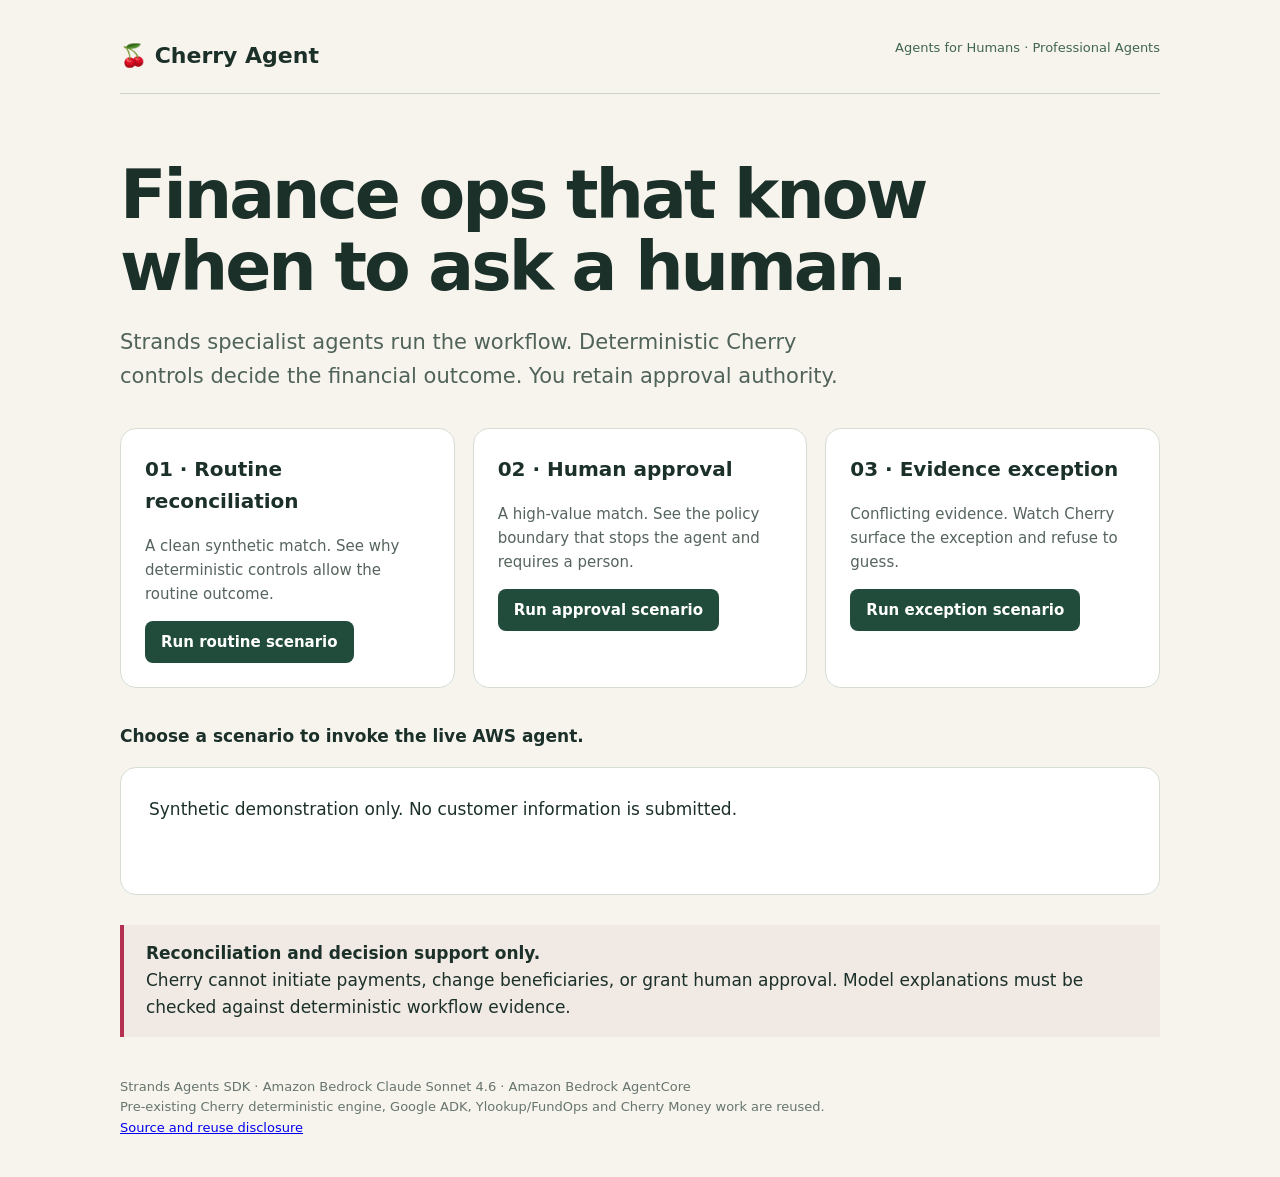
==== infra/aws/web/index.html @ b6c551b5 "Deploy scoped AgentCore runtime and AWS synthetic web demo" ====
<!doctype html><html lang="en"><meta charset="utf-8"><meta name="viewport" content="width=device-width,initial-scale=1"><title>Cherry Agent — Finance ops with human control</title>
<style>body{margin:0;background:#f7f4ee;color:#1c302a;font:17px/1.6 system-ui}main{max-width:1040px;margin:0 auto;padding:38px 25px}nav{display:flex;justify-content:space-between;border-bottom:1px solid #ccd4ca;padding-bottom:20px}.brand{font-weight:750;font-size:22px}.badge{font-size:13px;color:#406551}h1{font-size:clamp(38px,6vw,68px);line-height:1.05;letter-spacing:-3px;max-width:850px;margin:65px 0 24px}p.intro{font-size:21px;max-width:760px;color:#506359}.cards{display:grid;grid-template-columns:repeat(3,1fr);gap:18px;margin:35px 0}.card{background:white;border:1px solid #d6ddd3;border-radius:16px;padding:24px}.card h2{font-size:20px;margin-top:0}.card p{font-size:15px;color:#55645c;min-height:72px}button{background:#214c3b;color:white;border:0;border-radius:8px;padding:12px 16px;font:600 15px system-ui;cursor:pointer}button:disabled{opacity:.45;cursor:wait}#result{white-space:pre-wrap;overflow-wrap:anywhere;background:#fff;border-radius:16px;padding:28px;border:1px solid #d6ddd3;min-height:70px}#status{font-weight:600}.boundary{border-left:4px solid #b43050;padding:15px 22px;background:#f0e9e4;margin:30px 0}footer{font-size:13px;color:#66756d;margin-top:40px}@media(max-width:700px){.cards{grid-template-columns:1fr}h1{letter-spacing:-1px;margin-top:40px}.card p{min-height:0}}</style>
<main><nav><span class="brand">🍒 Cherry Agent</span><span class="badge">Agents for Humans · Professional Agents</span></nav><h1>Finance ops that know<br>when to ask a human.</h1><p class="intro">Strands specialist agents run the workflow. Deterministic Cherry controls decide the financial outcome. You retain approval authority.</p><div class="cards"><section class="card"><h2>01 · Routine reconciliation</h2><p>A clean synthetic match. See why deterministic controls allow the routine outcome.</p><button data-scenario="autonomous">Run routine scenario</button></section><section class="card"><h2>02 · Human approval</h2><p>A high-value match. See the policy boundary that stops the agent and requires a person.</p><button data-scenario="approval">Run approval scenario</button></section><section class="card"><h2>03 · Evidence exception</h2><p>Conflicting evidence. Watch Cherry surface the exception and refuse to guess.</p><button data-scenario="exception">Run exception scenario</button></section></div><p id="status" role="status">Choose a scenario to invoke the live AWS agent.</p><div id="result" aria-live="polite">Synthetic demonstration only. No customer information is submitted.</div><div class="boundary"><strong>Reconciliation and decision support only.</strong><br>Cherry cannot initiate payments, change beneficiaries, or grant human approval. Model explanations must be checked against deterministic workflow evidence.</div><footer>Strands Agents SDK · Amazon Bedrock Claude Sonnet 4.6 · Amazon Bedrock AgentCore<br>Pre-existing Cherry deterministic engine, Google ADK, Ylookup/FundOps and Cherry Money work are reused.<br><a href="https://github.com/sohamtech-uk/cherry-agentic-finops/tree/feat/agents-for-humans-strands-aws">Source and reuse disclosure</a></footer></main>
<script>const statusEl=document.getElementById('status'),resultEl=document.getElementById('result');document.querySelectorAll('button').forEach(b=>b.onclick=async()=>{document.querySelectorAll('button').forEach(x=>x.disabled=true);statusEl.textContent='Running the live AgentCore workflow — this can take a few minutes…';resultEl.textContent='The orchestrator is delegating to specialist agents and deterministic tools.';try{const body=JSON.stringify({scenario:b.dataset.scenario});const digest=await crypto.subtle.digest('SHA-256',new TextEncoder().encode(body));const hash=Array.from(new Uint8Array(digest)).map(x=>x.toString(16).padStart(2,'0')).join('');let r=await fetch('/api/run',{method:'POST',headers:{'Content-Type':'application/json','x-amz-content-sha256':hash},body});let j=await r.json();if(!r.ok)throw Error(j.error||'Could not start the scenario. Please retry.');let done=false;for(let i=0;i<180;i++){await new Promise(r=>setTimeout(r,5000));r=await fetch('/api/result/'+j.job);if(!r.ok)throw Error('Could not retrieve the result.');const data=await r.json();if(data.status==='failed')throw Error(data.error);if(data.status==='complete'){resultEl.textContent=data.response;statusEl.textContent='Complete · '+data.framework+' · '+data.model_id;done=true;break}}if(!done)throw Error('The workflow is taking longer than expected. Please try again.')}catch(e){statusEl.textContent='Scenario unavailable';resultEl.textContent=e.message}finally{document.querySelectorAll('button').forEach(x=>x.disabled=false)}});</script></html>
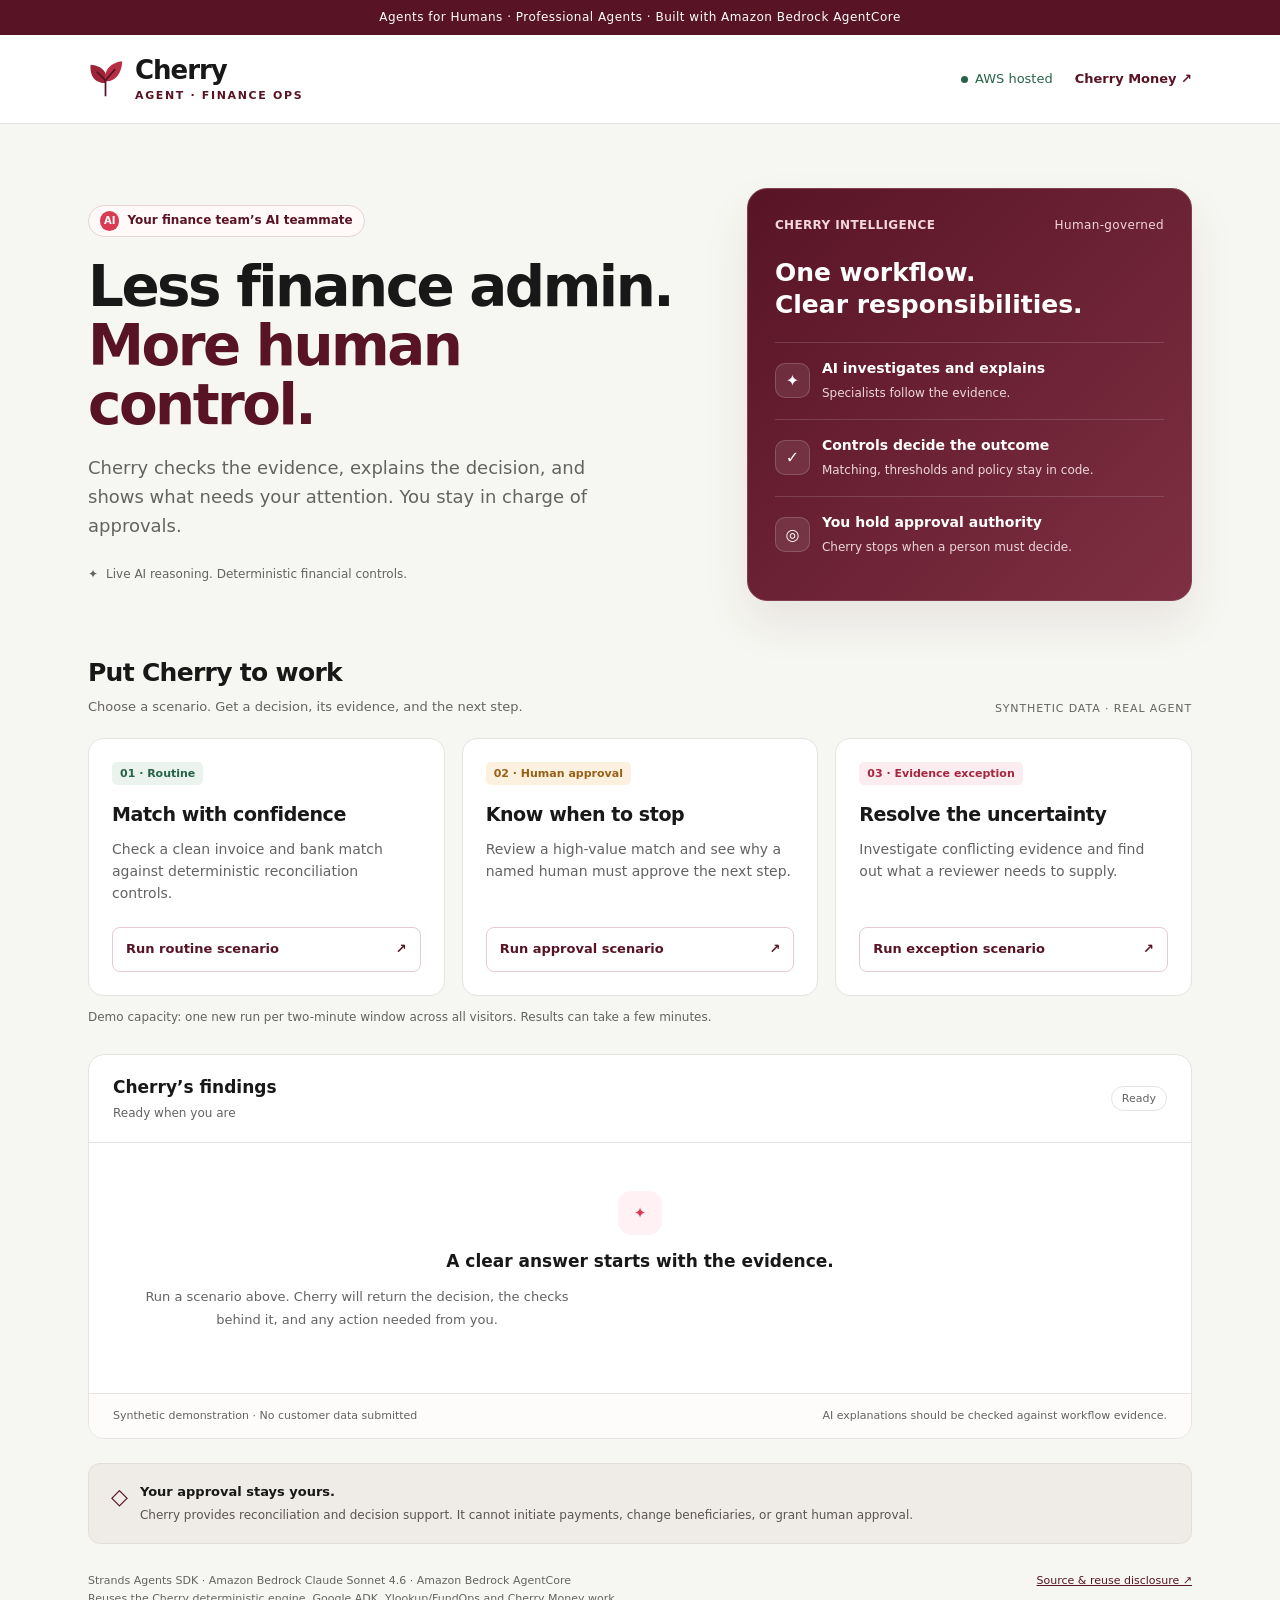
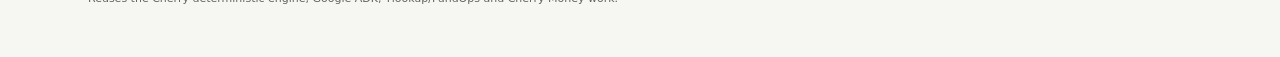
==== commit 904cf954: "Match Cherry branding and focus AI evidence reports" ====
--- a/infra/aws/web/index.html
+++ b/infra/aws/web/index.html
@@ -1,4 +1,76 @@
-<!doctype html><html lang="en"><meta charset="utf-8"><meta name="viewport" content="width=device-width,initial-scale=1"><title>Cherry Agent — Finance ops with human control</title>
-<style>body{margin:0;background:#f7f4ee;color:#1c302a;font:17px/1.6 system-ui}main{max-width:1040px;margin:0 auto;padding:38px 25px}nav{display:flex;justify-content:space-between;border-bottom:1px solid #ccd4ca;padding-bottom:20px}.brand{font-weight:750;font-size:22px}.badge{font-size:13px;color:#406551}h1{font-size:clamp(38px,6vw,68px);line-height:1.05;letter-spacing:-3px;max-width:850px;margin:65px 0 24px}p.intro{font-size:21px;max-width:760px;color:#506359}.cards{display:grid;grid-template-columns:repeat(3,1fr);gap:18px;margin:35px 0}.card{background:white;border:1px solid #d6ddd3;border-radius:16px;padding:24px}.card h2{font-size:20px;margin-top:0}.card p{font-size:15px;color:#55645c;min-height:72px}button{background:#214c3b;color:white;border:0;border-radius:8px;padding:12px 16px;font:600 15px system-ui;cursor:pointer}button:disabled{opacity:.45;cursor:wait}#result{white-space:pre-wrap;overflow-wrap:anywhere;background:#fff;border-radius:16px;padding:28px;border:1px solid #d6ddd3;min-height:70px}#status{font-weight:600}.boundary{border-left:4px solid #b43050;padding:15px 22px;background:#f0e9e4;margin:30px 0}footer{font-size:13px;color:#66756d;margin-top:40px}@media(max-width:700px){.cards{grid-template-columns:1fr}h1{letter-spacing:-1px;margin-top:40px}.card p{min-height:0}}</style>
-<main><nav><span class="brand">🍒 Cherry Agent</span><span class="badge">Agents for Humans · Professional Agents</span></nav><h1>Finance ops that know<br>when to ask a human.</h1><p class="intro">Strands specialist agents run the workflow. Deterministic Cherry controls decide the financial outcome. You retain approval authority.</p><div class="cards"><section class="card"><h2>01 · Routine reconciliation</h2><p>A clean synthetic match. See why deterministic controls allow the routine outcome.</p><button data-scenario="autonomous">Run routine scenario</button></section><section class="card"><h2>02 · Human approval</h2><p>A high-value match. See the policy boundary that stops the agent and requires a person.</p><button data-scenario="approval">Run approval scenario</button></section><section class="card"><h2>03 · Evidence exception</h2><p>Conflicting evidence. Watch Cherry surface the exception and refuse to guess.</p><button data-scenario="exception">Run exception scenario</button></section></div><p id="status" role="status">Choose a scenario to invoke the live AWS agent.</p><div id="result" aria-live="polite">Synthetic demonstration only. No customer information is submitted.</div><div class="boundary"><strong>Reconciliation and decision support only.</strong><br>Cherry cannot initiate payments, change beneficiaries, or grant human approval. Model explanations must be checked against deterministic workflow evidence.</div><footer>Strands Agents SDK · Amazon Bedrock Claude Sonnet 4.6 · Amazon Bedrock AgentCore<br>Pre-existing Cherry deterministic engine, Google ADK, Ylookup/FundOps and Cherry Money work are reused.<br><a href="https://github.com/sohamtech-uk/cherry-agentic-finops/tree/feat/agents-for-humans-strands-aws">Source and reuse disclosure</a></footer></main>
-<script>const statusEl=document.getElementById('status'),resultEl=document.getElementById('result');document.querySelectorAll('button').forEach(b=>b.onclick=async()=>{document.querySelectorAll('button').forEach(x=>x.disabled=true);statusEl.textContent='Running the live AgentCore workflow — this can take a few minutes…';resultEl.textContent='The orchestrator is delegating to specialist agents and deterministic tools.';try{const body=JSON.stringify({scenario:b.dataset.scenario});const digest=await crypto.subtle.digest('SHA-256',new TextEncoder().encode(body));const hash=Array.from(new Uint8Array(digest)).map(x=>x.toString(16).padStart(2,'0')).join('');let r=await fetch('/api/run',{method:'POST',headers:{'Content-Type':'application/json','x-amz-content-sha256':hash},body});let j=await r.json();if(!r.ok)throw Error(j.error||'Could not start the scenario. Please retry.');let done=false;for(let i=0;i<180;i++){await new Promise(r=>setTimeout(r,5000));r=await fetch('/api/result/'+j.job);if(!r.ok)throw Error('Could not retrieve the result.');const data=await r.json();if(data.status==='failed')throw Error(data.error);if(data.status==='complete'){resultEl.textContent=data.response;statusEl.textContent='Complete · '+data.framework+' · '+data.model_id;done=true;break}}if(!done)throw Error('The workflow is taking longer than expected. Please try again.')}catch(e){statusEl.textContent='Scenario unavailable';resultEl.textContent=e.message}finally{document.querySelectorAll('button').forEach(x=>x.disabled=false)}});</script></html>
+<!doctype html>
+<html lang="en">
+<head>
+<meta charset="utf-8">
+<meta name="viewport" content="width=device-width,initial-scale=1">
+<meta name="theme-color" content="#581425">
+<title>Cherry Agent — Your finance, clearly in control</title>
+<style>
+:root{--ink:#171817;--muted:#646362;--wine:#581425;--cherry:#d93b52;--paper:#f6f7f2;--line:#e6e3e0;--green:#276349;--amber:#956017;--red:#a52640}
+*{box-sizing:border-box}body{margin:0;background:var(--paper);color:var(--ink);font:16px/1.6 ui-sans-serif,system-ui,-apple-system,"Segoe UI",sans-serif}button,a{-webkit-tap-highlight-color:transparent}a{color:var(--wine)}button{font:inherit;cursor:pointer}button:focus-visible,a:focus-visible{outline:3px solid var(--cherry);outline-offset:4px}.topbar{background:var(--wine);color:#fff;text-align:center;font-size:12px;letter-spacing:.04em;padding:8px 20px}.nav-wrap{background:#fff;border-bottom:1px solid var(--line)}nav{max-width:1160px;margin:auto;padding:22px 28px;display:flex;align-items:center;justify-content:space-between;gap:20px}.brand{display:flex;align-items:center;gap:12px;color:var(--ink);text-decoration:none}.brand svg{width:35px;height:37px}.brand-name{font-size:26px;line-height:1;font-weight:800;letter-spacing:-1px}.brand-name small{font-size:11px;font-weight:600;letter-spacing:.15em;display:block;margin-top:7px;color:var(--wine)}.nav-right{display:flex;gap:22px;align-items:center;font-size:13px}.live{display:flex;align-items:center;gap:7px;color:var(--green)}.dot{width:7px;height:7px;background:currentColor;border-radius:50%;display:inline-block}.nav-right a{text-decoration:none;font-weight:600}main{max-width:1160px;margin:auto;padding:0 28px 50px}.hero{display:grid;grid-template-columns:1.35fr 1fr;align-items:center;gap:58px;padding:64px 0 52px}.eyebrow{display:inline-flex;gap:8px;align-items:center;border:1px solid #e5d3d7;background:#fff9fa;padding:5px 11px;border-radius:30px;font-size:12px;font-weight:700;color:var(--wine)}.ai-icon{font-size:10px;color:white;background:var(--cherry);border-radius:50%;padding:2px 4px}h1{font-size:clamp(38px,4.4vw,60px);font-weight:800;line-height:1.05;letter-spacing:-2.5px;margin:20px 0}h1 span{color:var(--wine)}.intro{color:var(--muted);font-size:18px;max-width:550px}.hero-note{display:flex;align-items:center;gap:8px;color:var(--muted);font-size:12px;margin-top:24px}.control-panel{background:linear-gradient(135deg,#581425,#7e3042);border:1px solid #7f4150;box-shadow:0 22px 46px #58142516;border-radius:20px;padding:27px;color:#fff}.panel-title{display:flex;justify-content:space-between;font-size:12px;font-weight:600;color:#f4d6dc;letter-spacing:.03em}.panel-title span:last-child{font-weight:400}.control-panel h2{font-size:25px;line-height:1.25;margin:22px 0}.control-row{display:flex;align-items:center;gap:12px;padding:14px 0;border-top:1px solid #ffffff25}.control-icon{background:#ffffff16;border:1px solid #ffffff2b;border-radius:10px;width:35px;height:35px;display:grid;place-items:center;flex-shrink:0}.control-row strong{display:block;font-size:14px}.control-row small{color:#ecd7dc;font-size:12px}.section-heading{display:flex;align-items:end;justify-content:space-between;gap:18px;margin-bottom:20px}.section-heading h2{font-size:25px;letter-spacing:-.7px;margin:0}.section-heading p{font-size:13px;color:var(--muted);margin:4px 0 0}.demo-label{font-size:11px;text-transform:uppercase;letter-spacing:.08em;color:var(--muted);white-space:nowrap}.cards{display:grid;grid-template-columns:repeat(3,1fr);gap:17px}.card{display:flex;flex-direction:column;background:#fff;border:1px solid var(--line);border-radius:15px;padding:23px;transition:border-color .2s,box-shadow .2s}.card.selected{border-color:var(--cherry);box-shadow:0 0 0 2px #d93b5215}.scenario-type{align-self:start;border-radius:5px;padding:3px 8px;font-size:11px;font-weight:700}.routine{background:#eaf3ed;color:var(--green)}.approval{background:#fcf1df;color:var(--amber)}.exception{background:#fbecef;color:var(--red)}.card h3{font-size:19px;margin:14px 0 8px;letter-spacing:-.4px}.card p{font-size:14px;color:var(--muted);margin:0 0 22px;flex:1}.run{width:100%;text-align:left;display:flex;justify-content:space-between;gap:10px;align-items:center;background:#fff;color:var(--wine);border:1px solid #e5cbd1;border-radius:8px;padding:11px 13px;font-size:13px;font-weight:700}.run:hover{background:#fff4f6;border-color:var(--cherry)}.selected .run{background:var(--cherry);color:#fff;border-color:var(--cherry)}button:disabled{opacity:.55;cursor:wait}.usage{margin:12px 0 27px;font-size:12px;color:var(--muted)}.workspace{background:#fff;border:1px solid var(--line);border-radius:16px;overflow:hidden;scroll-margin-top:20px}.workspace-header{padding:19px 24px;display:flex;justify-content:space-between;align-items:center;gap:12px;border-bottom:1px solid var(--line)}.workspace-header h2{font-size:17px;margin:0}.workspace-header p{font-size:12px;color:var(--muted);margin:3px 0 0}.copy{background:#fff;border:1px solid var(--line);color:var(--wine);border-radius:7px;padding:7px 11px;font-size:12px}.state-pill{font-size:11px;border:1px solid var(--line);border-radius:20px;padding:3px 10px;color:var(--muted)}.state-pill[data-state=complete]{background:#eaf3ed;color:var(--green);border-color:#d2e8d9}.state-pill[data-state=running]{background:#fff1f4;color:var(--wine);border-color:#f0cdd5}.state-pill[data-state=failed]{color:var(--red)}.result{padding:26px 28px;overflow-wrap:anywhere;font-size:15px;line-height:1.75;min-height:195px}.empty{text-align:center;padding:22px 5px;color:var(--muted)}.empty-icon{margin:0 auto 12px;background:#fff1f4;color:var(--cherry);border-radius:13px;display:grid;place-items:center;width:44px;height:44px;font-weight:800}.empty strong{display:block;color:var(--ink);font-size:17px}.empty p{font-size:13px;max-width:470px;margin:8px auto}.result h2{font-size:20px;letter-spacing:-.5px;margin:24px 0 10px;color:var(--wine)}.result h2:first-child{margin-top:0}.result h3{font-size:17px;color:var(--wine)}.result p{margin:9px 0 14px}.result ul,.result ol{padding-left:23px}.result li{margin:5px 0}.result code{font-size:12px;background:var(--paper);padding:2px 5px;border-radius:4px}.table-wrap{overflow:auto;margin:14px 0 22px}.result table{width:100%;border-collapse:collapse;font-size:13px;text-align:left}.result th{color:var(--wine);background:#fbf4f5;font-weight:700}.result td,.result th{padding:11px 14px;border:1px solid var(--line);vertical-align:top}.result blockquote{margin:15px 0;border-left:3px solid var(--cherry);padding:5px 16px;color:var(--muted)}.loading{display:flex;align-items:center;gap:13px;color:var(--wine)}.spinner{width:21px;height:21px;border:2px solid #efd3da;border-top-color:var(--cherry);border-radius:50%;animation:spin 1s linear infinite}.loading-note{color:var(--muted);font-size:13px;margin-left:34px!important}@keyframes spin{to{transform:rotate(360deg)}}.report-footer{padding:13px 24px;background:#fdfcfb;border-top:1px solid var(--line);font-size:11px;color:var(--muted);display:flex;justify-content:space-between;gap:14px}.boundary{display:flex;gap:12px;align-items:start;background:#efece7;border:1px solid #e3ded7;border-radius:12px;padding:18px 22px;margin-top:24px;color:#59544e;font-size:12px}.boundary strong{display:block;color:var(--ink);font-size:13px;margin-bottom:3px}.shield{color:var(--wine);font-size:22px;line-height:1.4}footer{display:flex;justify-content:space-between;gap:25px;margin-top:28px;font-size:11px;color:var(--muted)}footer p{margin:0;max-width:770px}footer a{white-space:nowrap}[hidden]{display:none!important}@media(max-width:780px){.hero{grid-template-columns:1fr;gap:24px;padding:36px 0}.control-panel{display:none}.cards{grid-template-columns:1fr}.card p{margin-bottom:16px}h1{letter-spacing:-1.5px}.nav-right .live{display:none}.section-heading{align-items:start}.demo-label{display:none}main{padding:0 18px 32px}nav{padding:20px 18px}.result{padding:22px 18px}.workspace-header{padding:17px 18px}.report-footer,footer{flex-direction:column;gap:6px}.brand-name{font-size:22px}.intro{font-size:16px}}@media(prefers-reduced-motion:reduce){*{animation:none!important;scroll-behavior:auto!important}}
+</style>
+</head>
+<body>
+<div class="topbar">Agents for Humans · Professional Agents · Built with Amazon Bedrock AgentCore</div>
+<div class="nav-wrap"><nav><a class="brand" href="/" aria-label="Cherry Agent home"><svg viewBox="0 0 40 42" aria-hidden="true"><path fill="#9d2337" d="M20 25C5 25 2 13 3 4c12 1 21 8 17 21Z"/><path fill="#b82e44" d="M20 23C17 8 29 1 39 0c0 13-8 24-19 23Z"/><path stroke="#581425" stroke-width="2" fill="none" d="M20 40V22L10 12m10 10L31 9"/></svg><span class="brand-name">Cherry <small>AGENT · FINANCE OPS</small></span></a><div class="nav-right"><span class="live"><i class="dot"></i>AWS hosted</span><a href="https://cherrymoney.co.uk/">Cherry Money ↗</a></div></nav></div>
+<main>
+<section class="hero"><div><div class="eyebrow"><span class="ai-icon">AI</span> Your finance team’s AI teammate</div><h1>Less finance admin.<br><span>More human control.</span></h1><p class="intro">Cherry checks the evidence, explains the decision, and shows what needs your attention. You stay in charge of approvals.</p><div class="hero-note"><span>✦</span> Live AI reasoning. Deterministic financial controls.</div></div><aside class="control-panel" aria-label="How Cherry works"><div class="panel-title"><span>CHERRY INTELLIGENCE</span><span>Human-governed</span></div><h2>One workflow.<br>Clear responsibilities.</h2><div class="control-row"><span class="control-icon">✦</span><div><strong>AI investigates and explains</strong><small>Specialists follow the evidence.</small></div></div><div class="control-row"><span class="control-icon">✓</span><div><strong>Controls decide the outcome</strong><small>Matching, thresholds and policy stay in code.</small></div></div><div class="control-row"><span class="control-icon">◎</span><div><strong>You hold approval authority</strong><small>Cherry stops when a person must decide.</small></div></div></aside></section>
+<section aria-labelledby="scenarios-title"><div class="section-heading"><div><h2 id="scenarios-title">Put Cherry to work</h2><p>Choose a scenario. Get a decision, its evidence, and the next step.</p></div><span class="demo-label">Synthetic data · Real agent</span></div><div class="cards"><article class="card"><span class="scenario-type routine">01 · Routine</span><h3>Match with confidence</h3><p>Check a clean invoice and bank match against deterministic reconciliation controls.</p><button class="run" data-scenario="autonomous">Run routine scenario <span aria-hidden="true">↗</span></button></article><article class="card"><span class="scenario-type approval">02 · Human approval</span><h3>Know when to stop</h3><p>Review a high-value match and see why a named human must approve the next step.</p><button class="run" data-scenario="approval">Run approval scenario <span aria-hidden="true">↗</span></button></article><article class="card"><span class="scenario-type exception">03 · Evidence exception</span><h3>Resolve the uncertainty</h3><p>Investigate conflicting evidence and find out what a reviewer needs to supply.</p><button class="run" data-scenario="exception">Run exception scenario <span aria-hidden="true">↗</span></button></article></div><p class="usage">Demo capacity: one new run per two-minute window across all visitors. Results can take a few minutes.</p></section>
+<section class="workspace" id="workspace" aria-labelledby="report-title"><div class="workspace-header"><div><h2 id="report-title">Cherry’s findings</h2><p id="status" role="status">Ready when you are</p></div><span class="state-pill" id="state-pill">Ready</span><button class="copy" id="copy" hidden>Copy report</button></div><div class="result" id="result" aria-live="polite"><div class="empty"><div class="empty-icon">✦</div><strong>A clear answer starts with the evidence.</strong><p>Run a scenario above. Cherry will return the decision, the checks behind it, and any action needed from you.</p></div></div><div class="report-footer"><span id="provenance">Synthetic demonstration · No customer data submitted</span><span>AI explanations should be checked against workflow evidence.</span></div></section>
+<div class="boundary"><span class="shield" aria-hidden="true">◇</span><div><strong>Your approval stays yours.</strong>Cherry provides reconciliation and decision support. It cannot initiate payments, change beneficiaries, or grant human approval.</div></div>
+<footer><p>Strands Agents SDK · Amazon Bedrock Claude Sonnet 4.6 · Amazon Bedrock AgentCore<br>Reuses the Cherry deterministic engine, Google ADK, Ylookup/FundOps and Cherry Money work.</p><a href="https://github.com/sohamtech-uk/cherry-agentic-finops/tree/feat/agents-for-humans-strands-aws">Source & reuse disclosure ↗</a></footer>
+</main>
+<script>
+const statusEl=document.getElementById('status'),resultEl=document.getElementById('result'),pill=document.getElementById('state-pill'),copy=document.getElementById('copy');
+const buttons=[...document.querySelectorAll('[data-scenario]')];
+const labels={autonomous:'Routine reconciliation',approval:'Human approval',exception:'Evidence exception'};
+let reportText='';
+// Model text is rendered with DOM text nodes only; HTML and links are never executed.
+function inline(parent,text){
+  for(const token of text.split(/(\*\*[^*]+\*\*|`[^`]+`)/g)){
+    if(token.startsWith('**')&&token.endsWith('**')){const e=document.createElement('strong');e.textContent=token.slice(2,-2);parent.append(e)}
+    else if(token.startsWith('`')&&token.endsWith('`')){const e=document.createElement('code');e.textContent=token.slice(1,-1);parent.append(e)}
+    else parent.append(document.createTextNode(token));
+  }
+}
+function renderReport(text){
+  resultEl.replaceChildren();const lines=text.replace(/\r/g,'').split('\n');
+  const cells=line=>line.trim().replace(/^\|/,'').replace(/\|$/,'').split('|').map(x=>x.trim());
+  for(let i=0;i<lines.length;i++){
+    const line=lines[i].trim();if(!line||/^[-*_]{3,}$/.test(line))continue;
+    if(line.includes('|')&&i+1<lines.length&&/^\s*\|?\s*:?-{3,}/.test(lines[i+1])){
+      const wrap=document.createElement('div');wrap.className='table-wrap';const table=document.createElement('table');const head=document.createElement('thead'),body=document.createElement('tbody'),row=document.createElement('tr');
+      for(const value of cells(line)){const th=document.createElement('th');th.scope='col';inline(th,value);row.append(th)}head.append(row);i+=2;
+      while(i<lines.length&&lines[i].includes('|')&&lines[i].trim()){const tr=document.createElement('tr');for(const value of cells(lines[i])){const td=document.createElement('td');inline(td,value);tr.append(td)}body.append(tr);i++}i--;table.append(head,body);wrap.append(table);resultEl.append(wrap);continue;
+    }
+    const heading=line.match(/^(#{1,6})\s+(.*)/);if(heading){const e=document.createElement(heading[1].length<=2?'h2':'h3');inline(e,heading[2]);resultEl.append(e);continue}
+    if(/^[-*]\s+/.test(line)||/^\d+\.\s+/.test(line)){const ordered=/^\d+\./.test(line),list=document.createElement(ordered?'ol':'ul');const pattern=ordered?/^\d+\.\s+/:/^[-*]\s+/;while(i<lines.length&&pattern.test(lines[i].trim())){const li=document.createElement('li');inline(li,lines[i].trim().replace(pattern,''));list.append(li);i++}i--;resultEl.append(list);continue}
+    const el=document.createElement(line.startsWith('>')?'blockquote':'p');inline(el,line.replace(/^>\s?/,''));resultEl.append(el);
+  }
+}
+function state(name,label){pill.dataset.state=name;pill.textContent=label}
+copy.onclick=async()=>{try{await navigator.clipboard.writeText(reportText);copy.textContent='Copied';setTimeout(()=>copy.textContent='Copy report',2000)}catch{statusEl.textContent='Select the report text to copy it.'}};
+buttons.forEach(button=>button.onclick=async()=>{
+  buttons.forEach(x=>{x.disabled=true;x.closest('.card').classList.toggle('selected',x===button)});copy.hidden=true;reportText='';
+  state('running','Running');const selected=labels[button.dataset.scenario];statusEl.textContent=selected+' · Starting';
+  resultEl.replaceChildren();const loading=document.createElement('div');loading.className='loading';const spinner=document.createElement('span');spinner.className='spinner';spinner.setAttribute('aria-hidden','true');const message=document.createElement('strong');message.textContent='Cherry is checking the workflow';loading.append(spinner,message);const note=document.createElement('p');note.className='loading-note';note.textContent='Specialist agents are reviewing the outcome, controls and evidence. This can take a few minutes.';resultEl.append(loading,note);
+  document.getElementById('workspace').setAttribute('aria-busy','true');const started=Date.now();let job;
+  const timer=setInterval(()=>{statusEl.textContent=selected+' · '+Math.floor((Date.now()-started)/1000)+'s elapsed'},1000);
+  try{
+    const body=JSON.stringify({scenario:button.dataset.scenario}),digest=await crypto.subtle.digest('SHA-256',new TextEncoder().encode(body)),hash=[...new Uint8Array(digest)].map(x=>x.toString(16).padStart(2,'0')).join('');
+    let response=await fetch('/api/run',{method:'POST',headers:{'Content-Type':'application/json','x-amz-content-sha256':hash},body});const start=await response.json();if(!response.ok)throw Error(start.error||'Could not start the scenario. Please retry.');job=start.job;
+    let complete=false;
+    for(let i=0;i<180;i++){
+      await new Promise(resolve=>setTimeout(resolve,5000));response=await fetch('/api/result/'+job);if(!response.ok)throw Error('Could not retrieve the result. Please retry.');const data=await response.json();
+      if(data.status==='failed')throw Error(data.error);
+      if(data.status==='complete'){
+        reportText=data.response;renderReport(reportText);clearInterval(timer);state('complete','Complete');statusEl.textContent=selected+' · Completed in '+Math.round((Date.now()-started)/1000)+'s';copy.hidden=false;document.getElementById('provenance').textContent='Live AgentCore response · '+data.aws_region+' · Synthetic data';complete=true;break;
+      }
+    }
+    if(!complete)throw Error('The workflow is taking longer than expected. Please try again later.');
+  }catch(error){clearInterval(timer);state('failed','Unavailable');statusEl.textContent='The scenario could not complete';resultEl.textContent=error.message;document.getElementById('provenance').textContent='No completed result for this request.'}
+  finally{clearInterval(timer);document.getElementById('workspace').setAttribute('aria-busy','false');buttons.forEach(x=>x.disabled=false)}
+});
+</script>
+</body>
+</html>
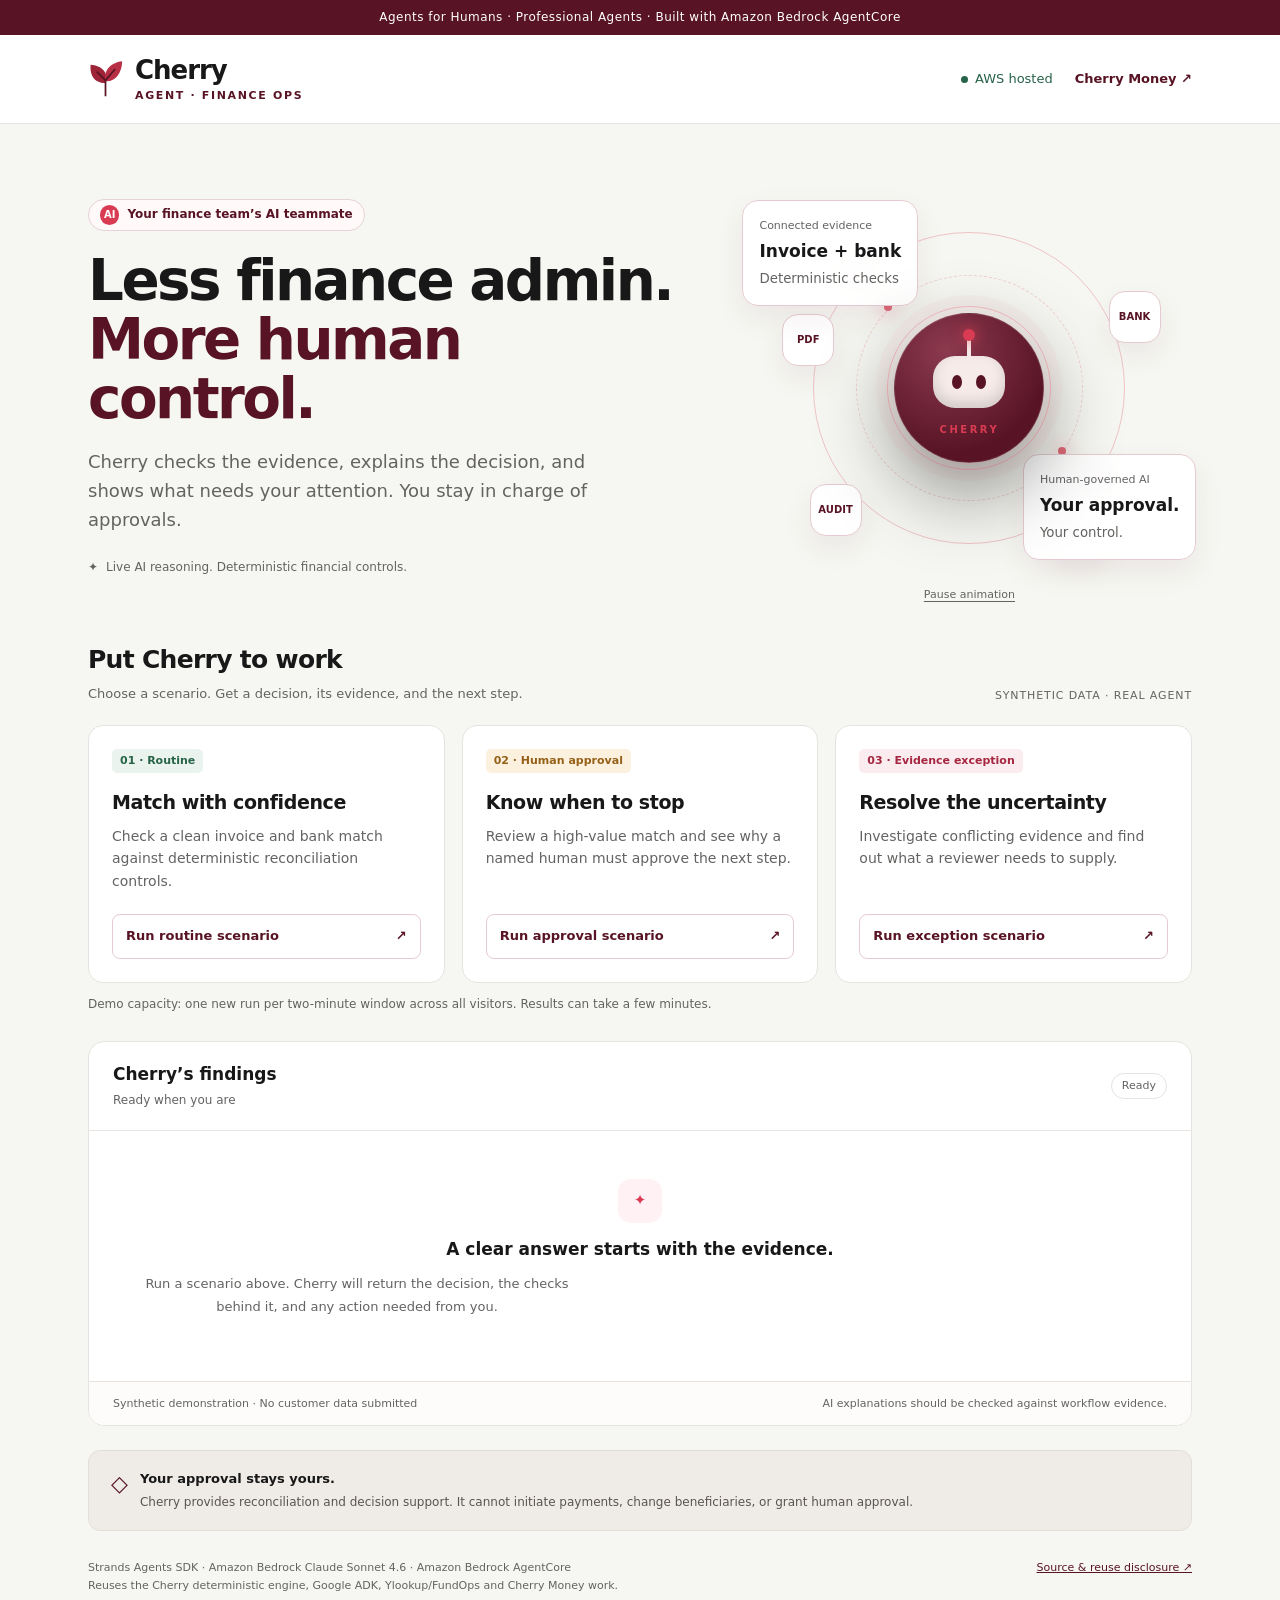
==== commit c66371eb: "Preserve original Cherry orbit animation on AWS custom domain" ====
--- a/infra/aws/web/index.html
+++ b/infra/aws/web/index.html
@@ -8,13 +8,42 @@
 <style>
 :root{--ink:#171817;--muted:#646362;--wine:#581425;--cherry:#d93b52;--paper:#f6f7f2;--line:#e6e3e0;--green:#276349;--amber:#956017;--red:#a52640}
 *{box-sizing:border-box}body{margin:0;background:var(--paper);color:var(--ink);font:16px/1.6 ui-sans-serif,system-ui,-apple-system,"Segoe UI",sans-serif}button,a{-webkit-tap-highlight-color:transparent}a{color:var(--wine)}button{font:inherit;cursor:pointer}button:focus-visible,a:focus-visible{outline:3px solid var(--cherry);outline-offset:4px}.topbar{background:var(--wine);color:#fff;text-align:center;font-size:12px;letter-spacing:.04em;padding:8px 20px}.nav-wrap{background:#fff;border-bottom:1px solid var(--line)}nav{max-width:1160px;margin:auto;padding:22px 28px;display:flex;align-items:center;justify-content:space-between;gap:20px}.brand{display:flex;align-items:center;gap:12px;color:var(--ink);text-decoration:none}.brand svg{width:35px;height:37px}.brand-name{font-size:26px;line-height:1;font-weight:800;letter-spacing:-1px}.brand-name small{font-size:11px;font-weight:600;letter-spacing:.15em;display:block;margin-top:7px;color:var(--wine)}.nav-right{display:flex;gap:22px;align-items:center;font-size:13px}.live{display:flex;align-items:center;gap:7px;color:var(--green)}.dot{width:7px;height:7px;background:currentColor;border-radius:50%;display:inline-block}.nav-right a{text-decoration:none;font-weight:600}main{max-width:1160px;margin:auto;padding:0 28px 50px}.hero{display:grid;grid-template-columns:1.35fr 1fr;align-items:center;gap:58px;padding:64px 0 52px}.eyebrow{display:inline-flex;gap:8px;align-items:center;border:1px solid #e5d3d7;background:#fff9fa;padding:5px 11px;border-radius:30px;font-size:12px;font-weight:700;color:var(--wine)}.ai-icon{font-size:10px;color:white;background:var(--cherry);border-radius:50%;padding:2px 4px}h1{font-size:clamp(38px,4.4vw,60px);font-weight:800;line-height:1.05;letter-spacing:-2.5px;margin:20px 0}h1 span{color:var(--wine)}.intro{color:var(--muted);font-size:18px;max-width:550px}.hero-note{display:flex;align-items:center;gap:8px;color:var(--muted);font-size:12px;margin-top:24px}.control-panel{background:linear-gradient(135deg,#581425,#7e3042);border:1px solid #7f4150;box-shadow:0 22px 46px #58142516;border-radius:20px;padding:27px;color:#fff}.panel-title{display:flex;justify-content:space-between;font-size:12px;font-weight:600;color:#f4d6dc;letter-spacing:.03em}.panel-title span:last-child{font-weight:400}.control-panel h2{font-size:25px;line-height:1.25;margin:22px 0}.control-row{display:flex;align-items:center;gap:12px;padding:14px 0;border-top:1px solid #ffffff25}.control-icon{background:#ffffff16;border:1px solid #ffffff2b;border-radius:10px;width:35px;height:35px;display:grid;place-items:center;flex-shrink:0}.control-row strong{display:block;font-size:14px}.control-row small{color:#ecd7dc;font-size:12px}.section-heading{display:flex;align-items:end;justify-content:space-between;gap:18px;margin-bottom:20px}.section-heading h2{font-size:25px;letter-spacing:-.7px;margin:0}.section-heading p{font-size:13px;color:var(--muted);margin:4px 0 0}.demo-label{font-size:11px;text-transform:uppercase;letter-spacing:.08em;color:var(--muted);white-space:nowrap}.cards{display:grid;grid-template-columns:repeat(3,1fr);gap:17px}.card{display:flex;flex-direction:column;background:#fff;border:1px solid var(--line);border-radius:15px;padding:23px;transition:border-color .2s,box-shadow .2s}.card.selected{border-color:var(--cherry);box-shadow:0 0 0 2px #d93b5215}.scenario-type{align-self:start;border-radius:5px;padding:3px 8px;font-size:11px;font-weight:700}.routine{background:#eaf3ed;color:var(--green)}.approval{background:#fcf1df;color:var(--amber)}.exception{background:#fbecef;color:var(--red)}.card h3{font-size:19px;margin:14px 0 8px;letter-spacing:-.4px}.card p{font-size:14px;color:var(--muted);margin:0 0 22px;flex:1}.run{width:100%;text-align:left;display:flex;justify-content:space-between;gap:10px;align-items:center;background:#fff;color:var(--wine);border:1px solid #e5cbd1;border-radius:8px;padding:11px 13px;font-size:13px;font-weight:700}.run:hover{background:#fff4f6;border-color:var(--cherry)}.selected .run{background:var(--cherry);color:#fff;border-color:var(--cherry)}button:disabled{opacity:.55;cursor:wait}.usage{margin:12px 0 27px;font-size:12px;color:var(--muted)}.workspace{background:#fff;border:1px solid var(--line);border-radius:16px;overflow:hidden;scroll-margin-top:20px}.workspace-header{padding:19px 24px;display:flex;justify-content:space-between;align-items:center;gap:12px;border-bottom:1px solid var(--line)}.workspace-header h2{font-size:17px;margin:0}.workspace-header p{font-size:12px;color:var(--muted);margin:3px 0 0}.copy{background:#fff;border:1px solid var(--line);color:var(--wine);border-radius:7px;padding:7px 11px;font-size:12px}.state-pill{font-size:11px;border:1px solid var(--line);border-radius:20px;padding:3px 10px;color:var(--muted)}.state-pill[data-state=complete]{background:#eaf3ed;color:var(--green);border-color:#d2e8d9}.state-pill[data-state=running]{background:#fff1f4;color:var(--wine);border-color:#f0cdd5}.state-pill[data-state=failed]{color:var(--red)}.result{padding:26px 28px;overflow-wrap:anywhere;font-size:15px;line-height:1.75;min-height:195px}.empty{text-align:center;padding:22px 5px;color:var(--muted)}.empty-icon{margin:0 auto 12px;background:#fff1f4;color:var(--cherry);border-radius:13px;display:grid;place-items:center;width:44px;height:44px;font-weight:800}.empty strong{display:block;color:var(--ink);font-size:17px}.empty p{font-size:13px;max-width:470px;margin:8px auto}.result h2{font-size:20px;letter-spacing:-.5px;margin:24px 0 10px;color:var(--wine)}.result h2:first-child{margin-top:0}.result h3{font-size:17px;color:var(--wine)}.result p{margin:9px 0 14px}.result ul,.result ol{padding-left:23px}.result li{margin:5px 0}.result code{font-size:12px;background:var(--paper);padding:2px 5px;border-radius:4px}.table-wrap{overflow:auto;margin:14px 0 22px}.result table{width:100%;border-collapse:collapse;font-size:13px;text-align:left}.result th{color:var(--wine);background:#fbf4f5;font-weight:700}.result td,.result th{padding:11px 14px;border:1px solid var(--line);vertical-align:top}.result blockquote{margin:15px 0;border-left:3px solid var(--cherry);padding:5px 16px;color:var(--muted)}.loading{display:flex;align-items:center;gap:13px;color:var(--wine)}.spinner{width:21px;height:21px;border:2px solid #efd3da;border-top-color:var(--cherry);border-radius:50%;animation:spin 1s linear infinite}.loading-note{color:var(--muted);font-size:13px;margin-left:34px!important}@keyframes spin{to{transform:rotate(360deg)}}.report-footer{padding:13px 24px;background:#fdfcfb;border-top:1px solid var(--line);font-size:11px;color:var(--muted);display:flex;justify-content:space-between;gap:14px}.boundary{display:flex;gap:12px;align-items:start;background:#efece7;border:1px solid #e3ded7;border-radius:12px;padding:18px 22px;margin-top:24px;color:#59544e;font-size:12px}.boundary strong{display:block;color:var(--ink);font-size:13px;margin-bottom:3px}.shield{color:var(--wine);font-size:22px;line-height:1.4}footer{display:flex;justify-content:space-between;gap:25px;margin-top:28px;font-size:11px;color:var(--muted)}footer p{margin:0;max-width:770px}footer a{white-space:nowrap}[hidden]{display:none!important}@media(max-width:780px){.hero{grid-template-columns:1fr;gap:24px;padding:36px 0}.control-panel{display:none}.cards{grid-template-columns:1fr}.card p{margin-bottom:16px}h1{letter-spacing:-1.5px}.nav-right .live{display:none}.section-heading{align-items:start}.demo-label{display:none}main{padding:0 18px 32px}nav{padding:20px 18px}.result{padding:22px 18px}.workspace-header{padding:17px 18px}.report-footer,footer{flex-direction:column;gap:6px}.brand-name{font-size:22px}.intro{font-size:16px}}@media(prefers-reduced-motion:reduce){*{animation:none!important;scroll-behavior:auto!important}}
+.hero-visual { position: relative; min-height: 400px; display: grid; place-items: center; }
+.agent-orbit { width: min(390px, 100%); aspect-ratio: 1; position: relative; display: grid; place-items: center; }
+.orbit { position: absolute; inset: 10%; border: 1px solid rgba(217,59,82,.28); border-radius: 50%; animation: spin 24s linear infinite; }
+.orbit::before, .orbit::after { content: ""; position: absolute; width: 8px; height: 8px; border-radius: 50%; background: var(--cherry); box-shadow: 0 0 18px var(--cherry); }
+.orbit::before { left: 12%; top: 12%; }
+.orbit::after { right: 7%; bottom: 20%; }
+.orbit-two { inset: 21%; border-style: dashed; animation-direction: reverse; animation-duration: 18s; opacity: .75; }
+.agent-core { position: relative; z-index: 2; width: 150px; height: 150px; border-radius: 50%; display: grid; place-items: center; background: radial-gradient(circle at 35% 25%, #8c3a4e, #581425 70%); border: 1px solid rgba(255,255,255,.13); box-shadow: 0 0 0 18px rgba(246,59,85,.035), 0 30px 80px rgba(0,0,0,.45); }
+.agent-core::before { content: ""; position: absolute; inset: -8px; border: 1px solid rgba(246,59,85,.28); border-radius: inherit; }
+.agent-core span { position: absolute; bottom: 24px; color: var(--cherry); font-size: 10px; letter-spacing: .25em; font-weight: 900; }
+.agent-face { width: 72px; height: 52px; margin-top: -12px; border-radius: 22px; background: #f6ebe8; display: flex; align-items: center; justify-content: center; gap: 14px; box-shadow: inset 0 -6px 14px rgba(0,0,0,.15); }
+.agent-face i { width: 10px; height: 14px; border-radius: 50%; background: #581425; }
+.agent-face::before { content: ""; position: absolute; width: 4px; height: 24px; background: #f6ebe8; top: 23px; }
+.agent-face::after { content: ""; position: absolute; width: 12px; height: 12px; background: var(--cherry); border-radius: 50%; top: 15px; box-shadow: 0 0 14px var(--cherry); }
+.orbit-node { position: absolute; display: grid; place-items: center; width: 52px; height: 52px; border-radius: 16px; background: #fff; border: 1px solid #e5cbd1; color: #581425; font-size: 10px; font-weight: 900; box-shadow: 0 12px 30px #58142512; }
+.node-a { left: 2%; top: 31%; }
+.node-b { right: 1%; top: 25%; }
+.node-c { right: 15%; bottom: 7%; color: var(--green); font-size: 20px; }
+.node-d { left: 9%; bottom: 12%; }
+.mini-card { position: absolute; min-width: 154px; padding: 16px; border-radius: 16px; background: rgba(255,255,255,.94); border: 1px solid #e5cbd1; box-shadow: 0 12px 30px #58142512; backdrop-filter: blur(10px); }
+.mini-card-left { left: -4%; top: 12%; }
+.mini-card-right { right: -5%; bottom: 10%; }
+.mini-card span, .mini-card small { display: block; }
+.mini-label { color: var(--muted); font-size: 11px; margin-bottom: 3px; }
+.mini-card strong { font-size: 17px; }
+.mini-card small { color: var(--muted); margin-top: 3px; }
+.success-text { color: var(--green) !important; }
+
+.hero-visual .mini-card-left{left:-1%;top:3%}.hero-visual .mini-card-right{right:-1%;bottom:7%}.motion-toggle{position:absolute;bottom:-16px;border:0;background:transparent;color:var(--muted);font-size:11px;text-decoration:underline;text-underline-offset:3px}.hero-visual.paused .orbit{animation-play-state:paused}@media(max-width:780px){.hero-visual{min-height:345px;max-width:390px;width:100%;margin:auto}.agent-orbit{width:320px;max-width:100%}.hero-visual .mini-card{padding:10px 12px;min-width:135px}.hero-visual .mini-card strong{font-size:15px}}@media(prefers-reduced-motion:reduce){.orbit{animation:none!important}.motion-toggle{display:none}}
 </style>
 </head>
 <body>
 <div class="topbar">Agents for Humans · Professional Agents · Built with Amazon Bedrock AgentCore</div>
 <div class="nav-wrap"><nav><a class="brand" href="/" aria-label="Cherry Agent home"><svg viewBox="0 0 40 42" aria-hidden="true"><path fill="#9d2337" d="M20 25C5 25 2 13 3 4c12 1 21 8 17 21Z"/><path fill="#b82e44" d="M20 23C17 8 29 1 39 0c0 13-8 24-19 23Z"/><path stroke="#581425" stroke-width="2" fill="none" d="M20 40V22L10 12m10 10L31 9"/></svg><span class="brand-name">Cherry <small>AGENT · FINANCE OPS</small></span></a><div class="nav-right"><span class="live"><i class="dot"></i>AWS hosted</span><a href="https://cherrymoney.co.uk/">Cherry Money ↗</a></div></nav></div>
 <main>
-<section class="hero"><div><div class="eyebrow"><span class="ai-icon">AI</span> Your finance team’s AI teammate</div><h1>Less finance admin.<br><span>More human control.</span></h1><p class="intro">Cherry checks the evidence, explains the decision, and shows what needs your attention. You stay in charge of approvals.</p><div class="hero-note"><span>✦</span> Live AI reasoning. Deterministic financial controls.</div></div><aside class="control-panel" aria-label="How Cherry works"><div class="panel-title"><span>CHERRY INTELLIGENCE</span><span>Human-governed</span></div><h2>One workflow.<br>Clear responsibilities.</h2><div class="control-row"><span class="control-icon">✦</span><div><strong>AI investigates and explains</strong><small>Specialists follow the evidence.</small></div></div><div class="control-row"><span class="control-icon">✓</span><div><strong>Controls decide the outcome</strong><small>Matching, thresholds and policy stay in code.</small></div></div><div class="control-row"><span class="control-icon">◎</span><div><strong>You hold approval authority</strong><small>Cherry stops when a person must decide.</small></div></div></aside></section>
+<section class="hero"><div><div class="eyebrow"><span class="ai-icon">AI</span> Your finance team’s AI teammate</div><h1>Less finance admin.<br><span>More human control.</span></h1><p class="intro">Cherry checks the evidence, explains the decision, and shows what needs your attention. You stay in charge of approvals.</p><div class="hero-note"><span>✦</span> Live AI reasoning. Deterministic financial controls.</div></div><aside class="hero-visual" aria-label="Cherry connects documents, bank evidence, controls and audit records"><div class="agent-orbit" aria-hidden="true"><div class="orbit orbit-one"></div><div class="orbit orbit-two"></div><div class="agent-core"><div class="agent-face"><i></i><i></i></div><span>CHERRY</span></div><div class="orbit-node node-a">PDF</div><div class="orbit-node node-b">BANK</div><div class="orbit-node node-c">✓</div><div class="orbit-node node-d">AUDIT</div></div><div class="mini-card mini-card-left"><span class="mini-label">Connected evidence</span><strong>Invoice + bank</strong><small>Deterministic checks</small></div><div class="mini-card mini-card-right"><span class="mini-label">Human-governed AI</span><strong>Your approval.</strong><small>Your control.</small></div><button class="motion-toggle" id="motion-toggle" aria-pressed="false">Pause animation</button></aside></section>
 <section aria-labelledby="scenarios-title"><div class="section-heading"><div><h2 id="scenarios-title">Put Cherry to work</h2><p>Choose a scenario. Get a decision, its evidence, and the next step.</p></div><span class="demo-label">Synthetic data · Real agent</span></div><div class="cards"><article class="card"><span class="scenario-type routine">01 · Routine</span><h3>Match with confidence</h3><p>Check a clean invoice and bank match against deterministic reconciliation controls.</p><button class="run" data-scenario="autonomous">Run routine scenario <span aria-hidden="true">↗</span></button></article><article class="card"><span class="scenario-type approval">02 · Human approval</span><h3>Know when to stop</h3><p>Review a high-value match and see why a named human must approve the next step.</p><button class="run" data-scenario="approval">Run approval scenario <span aria-hidden="true">↗</span></button></article><article class="card"><span class="scenario-type exception">03 · Evidence exception</span><h3>Resolve the uncertainty</h3><p>Investigate conflicting evidence and find out what a reviewer needs to supply.</p><button class="run" data-scenario="exception">Run exception scenario <span aria-hidden="true">↗</span></button></article></div><p class="usage">Demo capacity: one new run per two-minute window across all visitors. Results can take a few minutes.</p></section>
 <section class="workspace" id="workspace" aria-labelledby="report-title"><div class="workspace-header"><div><h2 id="report-title">Cherry’s findings</h2><p id="status" role="status">Ready when you are</p></div><span class="state-pill" id="state-pill">Ready</span><button class="copy" id="copy" hidden>Copy report</button></div><div class="result" id="result" aria-live="polite"><div class="empty"><div class="empty-icon">✦</div><strong>A clear answer starts with the evidence.</strong><p>Run a scenario above. Cherry will return the decision, the checks behind it, and any action needed from you.</p></div></div><div class="report-footer"><span id="provenance">Synthetic demonstration · No customer data submitted</span><span>AI explanations should be checked against workflow evidence.</span></div></section>
 <div class="boundary"><span class="shield" aria-hidden="true">◇</span><div><strong>Your approval stays yours.</strong>Cherry provides reconciliation and decision support. It cannot initiate payments, change beneficiaries, or grant human approval.</div></div>
@@ -25,6 +54,8 @@
 const buttons=[...document.querySelectorAll('[data-scenario]')];
 const labels={autonomous:'Routine reconciliation',approval:'Human approval',exception:'Evidence exception'};
 let reportText='';
+const motionToggle=document.getElementById('motion-toggle');
+motionToggle.onclick=()=>{const paused=document.querySelector('.hero-visual').classList.toggle('paused');motionToggle.setAttribute('aria-pressed',String(paused));motionToggle.textContent=paused?'Resume animation':'Pause animation'};
 // Model text is rendered with DOM text nodes only; HTML and links are never executed.
 function inline(parent,text){
   for(const token of text.split(/(\*\*[^*]+\*\*|`[^`]+`)/g)){
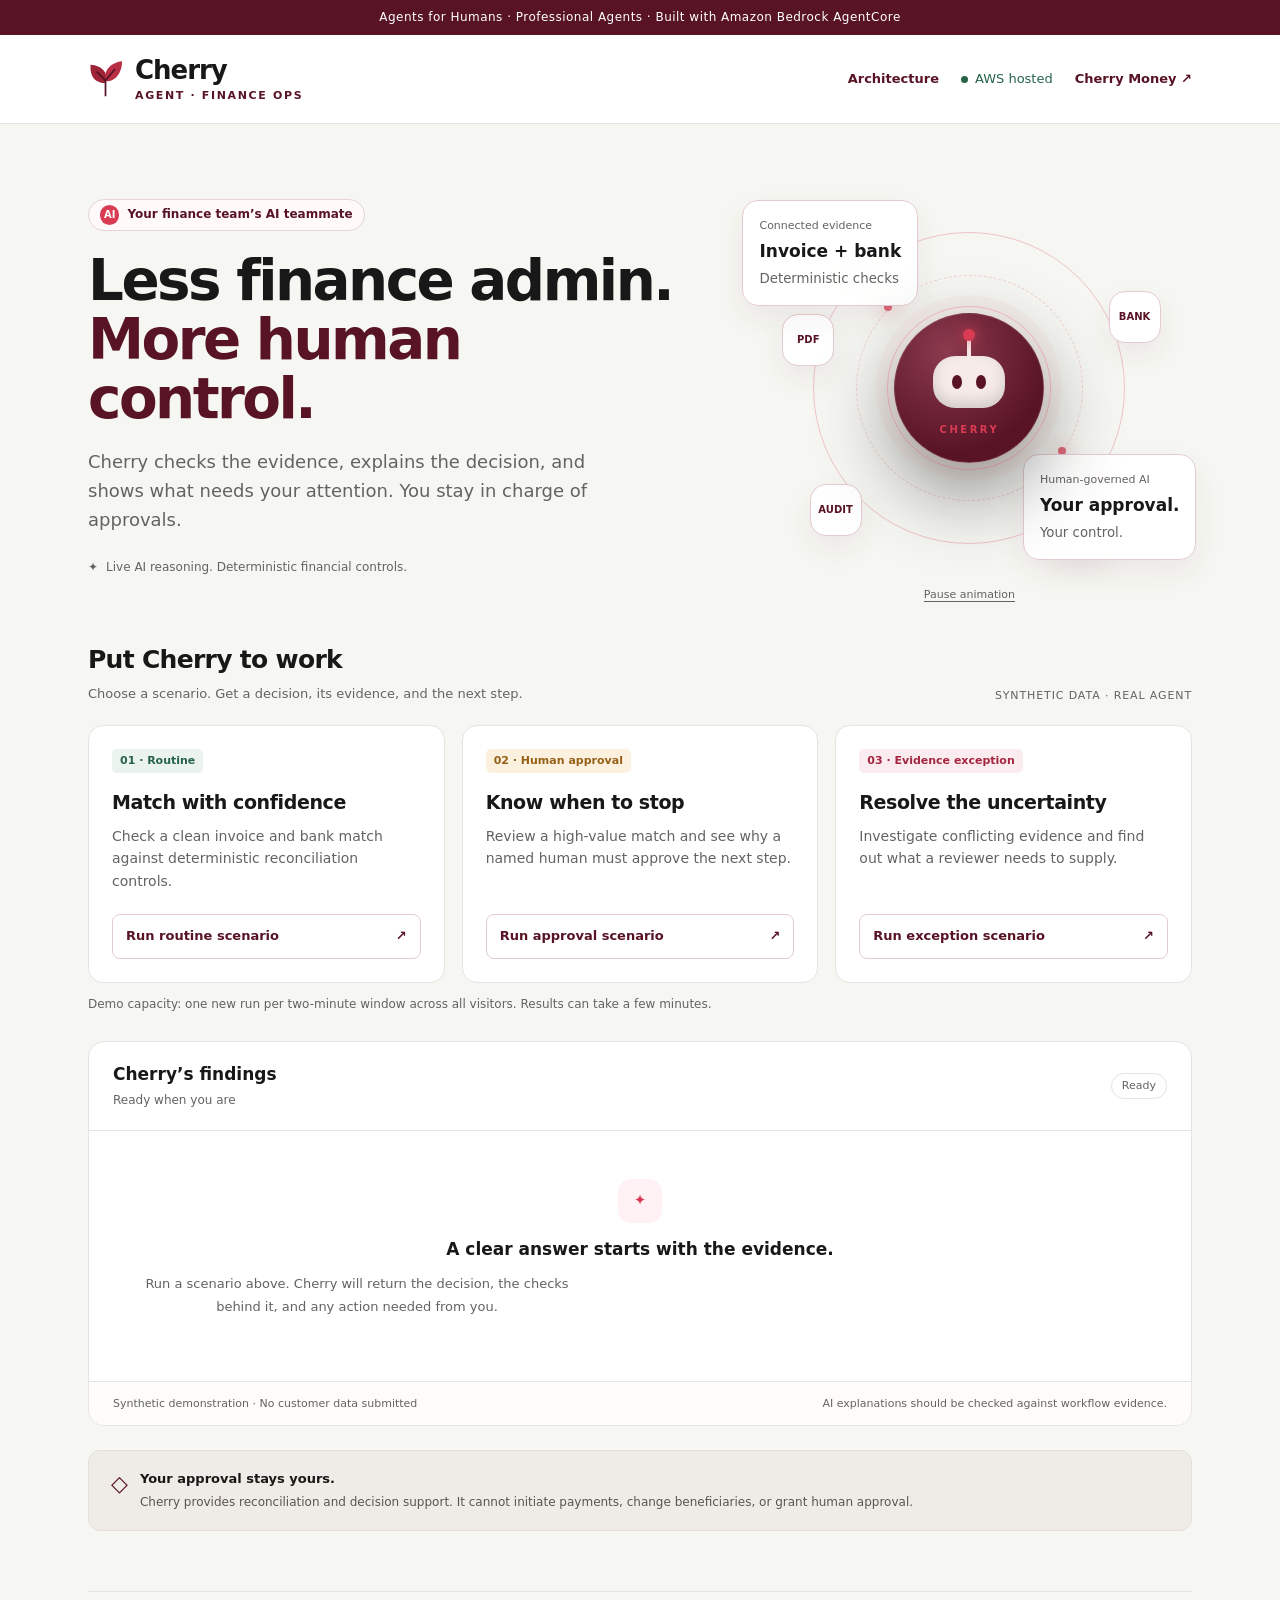
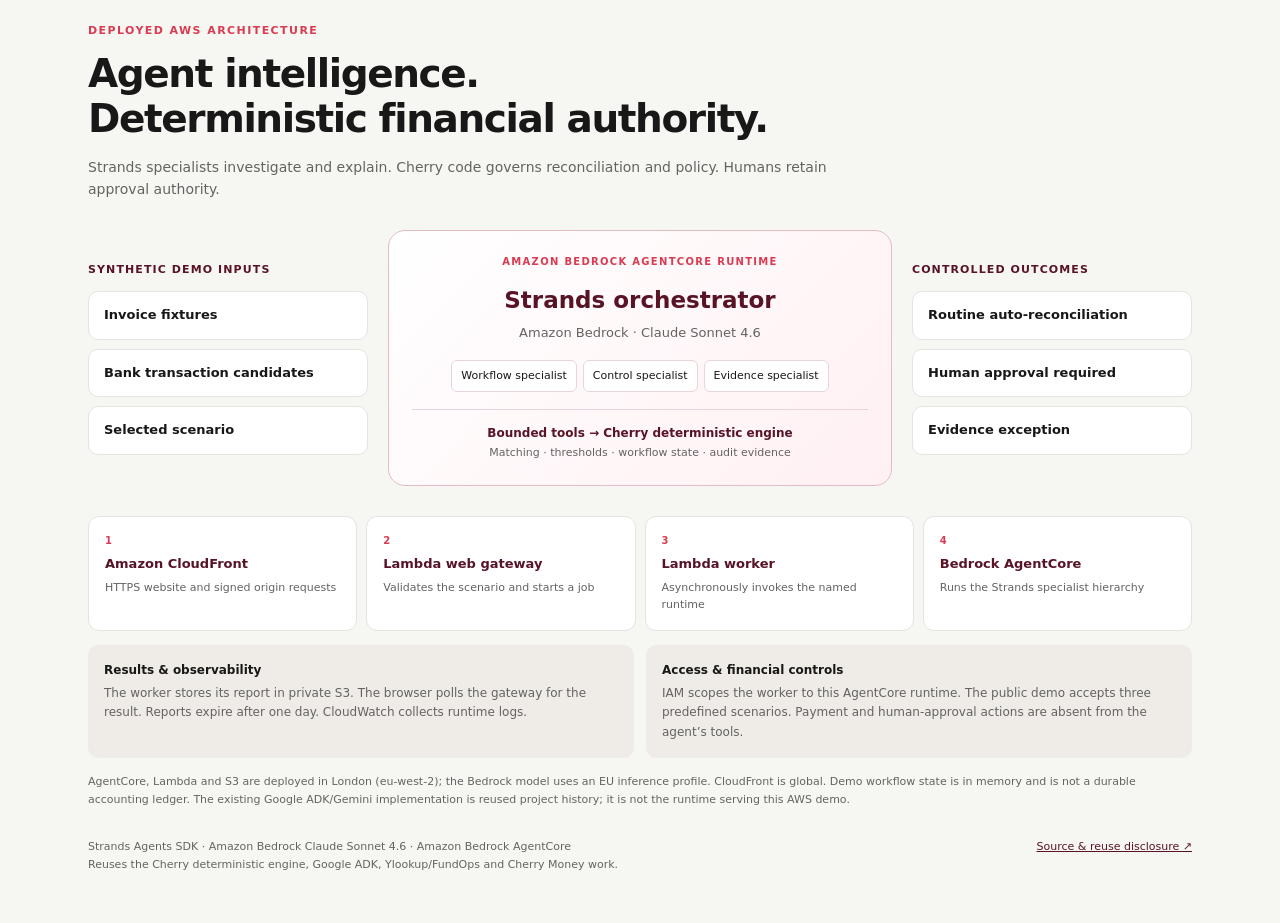
==== commit f4280381: "Show deployed AWS architecture in the public demo" ====
--- a/infra/aws/web/index.html
+++ b/infra/aws/web/index.html
@@ -37,16 +37,27 @@
 .success-text { color: var(--green) !important; }
 
 .hero-visual .mini-card-left{left:-1%;top:3%}.hero-visual .mini-card-right{right:-1%;bottom:7%}.motion-toggle{position:absolute;bottom:-16px;border:0;background:transparent;color:var(--muted);font-size:11px;text-decoration:underline;text-underline-offset:3px}.hero-visual.paused .orbit{animation-play-state:paused}@media(max-width:780px){.hero-visual{min-height:345px;max-width:390px;width:100%;margin:auto}.agent-orbit{width:320px;max-width:100%}.hero-visual .mini-card{padding:10px 12px;min-width:135px}.hero-visual .mini-card strong{font-size:15px}}@media(prefers-reduced-motion:reduce){.orbit{animation:none!important}.motion-toggle{display:none}}
+
+.architecture{margin-top:60px;padding-top:30px;border-top:1px solid var(--line);scroll-margin-top:25px}.architecture .arch-label{font-size:11px;font-weight:800;letter-spacing:.13em;color:var(--cherry);text-transform:uppercase}.architecture>h2{font-size:clamp(27px,3.5vw,39px);letter-spacing:-1.4px;line-height:1.15;margin:12px 0}.architecture>p{color:var(--muted);font-size:14px;max-width:760px}.arch-grid{display:grid;grid-template-columns:1fr 1.8fr 1fr;gap:20px;align-items:center;margin:30px 0}.arch-column>h3{font-size:11px;text-transform:uppercase;letter-spacing:.1em;color:var(--wine);margin:0 0 12px}.arch-item{background:white;border:1px solid var(--line);border-radius:10px;padding:13px 15px;margin-top:9px;font-size:13px;font-weight:600}.arch-center{padding:23px;border:1px solid #e4bcc5;background:linear-gradient(135deg,#fff,#fff0f3);border-radius:17px;text-align:center}.arch-center .arch-label{font-size:10px}.arch-center h3{font-size:23px;color:var(--wine);margin:12px 0 0}.arch-center .model{font-size:13px;color:var(--muted);margin:4px 0 16px}.specialists{display:flex;justify-content:center;flex-wrap:wrap;gap:6px}.specialists span{font-size:11px;border:1px solid #e8d4d9;border-radius:6px;background:#fff;padding:6px 9px}.engine{border-top:1px solid #e8d4d9;margin-top:17px;padding-top:14px;font-size:12px;color:var(--wine)}.engine strong{display:block}.engine span{font-size:11px;color:var(--muted)}.hosting-flow{display:grid;grid-template-columns:repeat(4,1fr);gap:9px;counter-reset:hosting}.hosting-node{background:#fff;border:1px solid var(--line);padding:16px;border-radius:11px;counter-increment:hosting;font-size:12px}.hosting-node:before{content:counter(hosting);display:block;font-size:10px;font-weight:700;color:var(--cherry);margin-bottom:5px}.hosting-node strong{display:block;color:var(--wine);font-size:13px}.hosting-node span{display:block;color:var(--muted);font-size:11px;margin-top:4px}.arch-notes{display:grid;grid-template-columns:1fr 1fr;gap:12px;margin-top:14px}.arch-note{font-size:12px;color:var(--muted);padding:16px;background:#efece7;border-radius:10px}.arch-note strong{display:block;color:var(--ink);margin-bottom:4px}.architecture .arch-disclosure{font-size:11px;max-width:none;line-height:1.7;margin:15px 0 0}@media(max-width:780px){.arch-grid{grid-template-columns:1fr}.hosting-flow{grid-template-columns:1fr 1fr}.arch-notes{grid-template-columns:1fr}.nav-right{gap:13px;font-size:11px}.arch-center{order:-1}}@media(max-width:380px){.hosting-flow{grid-template-columns:1fr}}
 </style>
 </head>
 <body>
 <div class="topbar">Agents for Humans · Professional Agents · Built with Amazon Bedrock AgentCore</div>
-<div class="nav-wrap"><nav><a class="brand" href="/" aria-label="Cherry Agent home"><svg viewBox="0 0 40 42" aria-hidden="true"><path fill="#9d2337" d="M20 25C5 25 2 13 3 4c12 1 21 8 17 21Z"/><path fill="#b82e44" d="M20 23C17 8 29 1 39 0c0 13-8 24-19 23Z"/><path stroke="#581425" stroke-width="2" fill="none" d="M20 40V22L10 12m10 10L31 9"/></svg><span class="brand-name">Cherry <small>AGENT · FINANCE OPS</small></span></a><div class="nav-right"><span class="live"><i class="dot"></i>AWS hosted</span><a href="https://cherrymoney.co.uk/">Cherry Money ↗</a></div></nav></div>
+<div class="nav-wrap"><nav><a class="brand" href="/" aria-label="Cherry Agent home"><svg viewBox="0 0 40 42" aria-hidden="true"><path fill="#9d2337" d="M20 25C5 25 2 13 3 4c12 1 21 8 17 21Z"/><path fill="#b82e44" d="M20 23C17 8 29 1 39 0c0 13-8 24-19 23Z"/><path stroke="#581425" stroke-width="2" fill="none" d="M20 40V22L10 12m10 10L31 9"/></svg><span class="brand-name">Cherry <small>AGENT · FINANCE OPS</small></span></a><div class="nav-right"><a href="#architecture">Architecture</a><span class="live"><i class="dot"></i>AWS hosted</span><a href="https://cherrymoney.co.uk/">Cherry Money ↗</a></div></nav></div>
 <main>
 <section class="hero"><div><div class="eyebrow"><span class="ai-icon">AI</span> Your finance team’s AI teammate</div><h1>Less finance admin.<br><span>More human control.</span></h1><p class="intro">Cherry checks the evidence, explains the decision, and shows what needs your attention. You stay in charge of approvals.</p><div class="hero-note"><span>✦</span> Live AI reasoning. Deterministic financial controls.</div></div><aside class="hero-visual" aria-label="Cherry connects documents, bank evidence, controls and audit records"><div class="agent-orbit" aria-hidden="true"><div class="orbit orbit-one"></div><div class="orbit orbit-two"></div><div class="agent-core"><div class="agent-face"><i></i><i></i></div><span>CHERRY</span></div><div class="orbit-node node-a">PDF</div><div class="orbit-node node-b">BANK</div><div class="orbit-node node-c">✓</div><div class="orbit-node node-d">AUDIT</div></div><div class="mini-card mini-card-left"><span class="mini-label">Connected evidence</span><strong>Invoice + bank</strong><small>Deterministic checks</small></div><div class="mini-card mini-card-right"><span class="mini-label">Human-governed AI</span><strong>Your approval.</strong><small>Your control.</small></div><button class="motion-toggle" id="motion-toggle" aria-pressed="false">Pause animation</button></aside></section>
 <section aria-labelledby="scenarios-title"><div class="section-heading"><div><h2 id="scenarios-title">Put Cherry to work</h2><p>Choose a scenario. Get a decision, its evidence, and the next step.</p></div><span class="demo-label">Synthetic data · Real agent</span></div><div class="cards"><article class="card"><span class="scenario-type routine">01 · Routine</span><h3>Match with confidence</h3><p>Check a clean invoice and bank match against deterministic reconciliation controls.</p><button class="run" data-scenario="autonomous">Run routine scenario <span aria-hidden="true">↗</span></button></article><article class="card"><span class="scenario-type approval">02 · Human approval</span><h3>Know when to stop</h3><p>Review a high-value match and see why a named human must approve the next step.</p><button class="run" data-scenario="approval">Run approval scenario <span aria-hidden="true">↗</span></button></article><article class="card"><span class="scenario-type exception">03 · Evidence exception</span><h3>Resolve the uncertainty</h3><p>Investigate conflicting evidence and find out what a reviewer needs to supply.</p><button class="run" data-scenario="exception">Run exception scenario <span aria-hidden="true">↗</span></button></article></div><p class="usage">Demo capacity: one new run per two-minute window across all visitors. Results can take a few minutes.</p></section>
 <section class="workspace" id="workspace" aria-labelledby="report-title"><div class="workspace-header"><div><h2 id="report-title">Cherry’s findings</h2><p id="status" role="status">Ready when you are</p></div><span class="state-pill" id="state-pill">Ready</span><button class="copy" id="copy" hidden>Copy report</button></div><div class="result" id="result" aria-live="polite"><div class="empty"><div class="empty-icon">✦</div><strong>A clear answer starts with the evidence.</strong><p>Run a scenario above. Cherry will return the decision, the checks behind it, and any action needed from you.</p></div></div><div class="report-footer"><span id="provenance">Synthetic demonstration · No customer data submitted</span><span>AI explanations should be checked against workflow evidence.</span></div></section>
 <div class="boundary"><span class="shield" aria-hidden="true">◇</span><div><strong>Your approval stays yours.</strong>Cherry provides reconciliation and decision support. It cannot initiate payments, change beneficiaries, or grant human approval.</div></div>
+<section class="architecture" id="architecture" aria-labelledby="architecture-title">
+<div class="arch-label">Deployed AWS architecture</div><h2 id="architecture-title">Agent intelligence.<br>Deterministic financial authority.</h2><p>Strands specialists investigate and explain. Cherry code governs reconciliation and policy. Humans retain approval authority.</p>
+<div class="arch-grid"><div class="arch-column"><h3>Synthetic demo inputs</h3><div class="arch-item">Invoice fixtures</div><div class="arch-item">Bank transaction candidates</div><div class="arch-item">Selected scenario</div></div>
+<div class="arch-center"><div class="arch-label">Amazon Bedrock AgentCore Runtime</div><h3>Strands orchestrator</h3><p class="model">Amazon Bedrock · Claude Sonnet 4.6</p><div class="specialists"><span>Workflow specialist</span><span>Control specialist</span><span>Evidence specialist</span></div><div class="engine"><strong>Bounded tools → Cherry deterministic engine</strong><span>Matching · thresholds · workflow state · audit evidence</span></div></div>
+<div class="arch-column"><h3>Controlled outcomes</h3><div class="arch-item">Routine auto-reconciliation</div><div class="arch-item">Human approval required</div><div class="arch-item">Evidence exception</div></div></div>
+<div class="hosting-flow" aria-label="Request path from the browser to the agent"><div class="hosting-node"><strong>Amazon CloudFront</strong><span>HTTPS website and signed origin requests</span></div><div class="hosting-node"><strong>Lambda web gateway</strong><span>Validates the scenario and starts a job</span></div><div class="hosting-node"><strong>Lambda worker</strong><span>Asynchronously invokes the named runtime</span></div><div class="hosting-node"><strong>Bedrock AgentCore</strong><span>Runs the Strands specialist hierarchy</span></div></div>
+<div class="arch-notes"><div class="arch-note"><strong>Results & observability</strong>The worker stores its report in private S3. The browser polls the gateway for the result. Reports expire after one day. CloudWatch collects runtime logs.</div><div class="arch-note"><strong>Access & financial controls</strong>IAM scopes the worker to this AgentCore runtime. The public demo accepts three predefined scenarios. Payment and human-approval actions are absent from the agent’s tools.</div></div>
+<p class="arch-disclosure">AgentCore, Lambda and S3 are deployed in London (eu-west-2); the Bedrock model uses an EU inference profile. CloudFront is global. Demo workflow state is in memory and is not a durable accounting ledger. The existing Google ADK/Gemini implementation is reused project history; it is not the runtime serving this AWS demo.</p>
+</section>
 <footer><p>Strands Agents SDK · Amazon Bedrock Claude Sonnet 4.6 · Amazon Bedrock AgentCore<br>Reuses the Cherry deterministic engine, Google ADK, Ylookup/FundOps and Cherry Money work.</p><a href="https://github.com/sohamtech-uk/cherry-agentic-finops/tree/feat/agents-for-humans-strands-aws">Source & reuse disclosure ↗</a></footer>
 </main>
 <script>
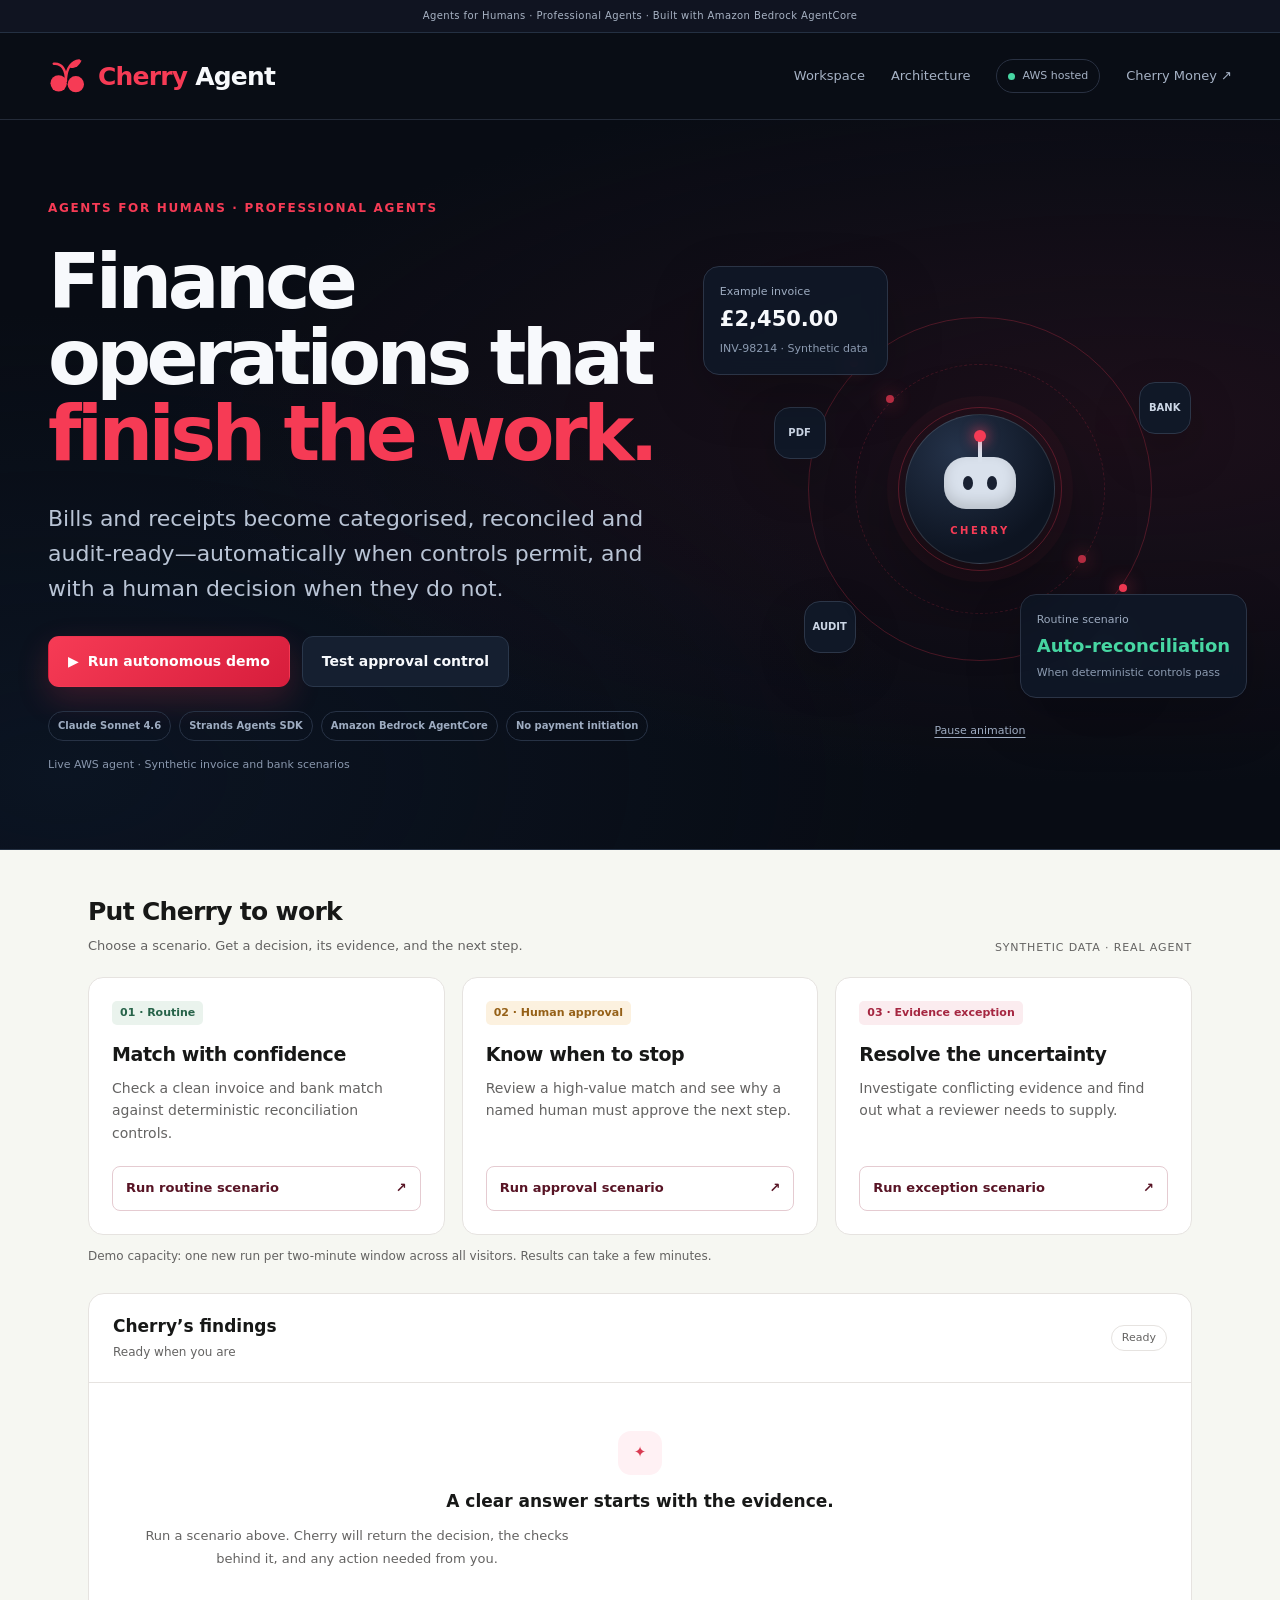
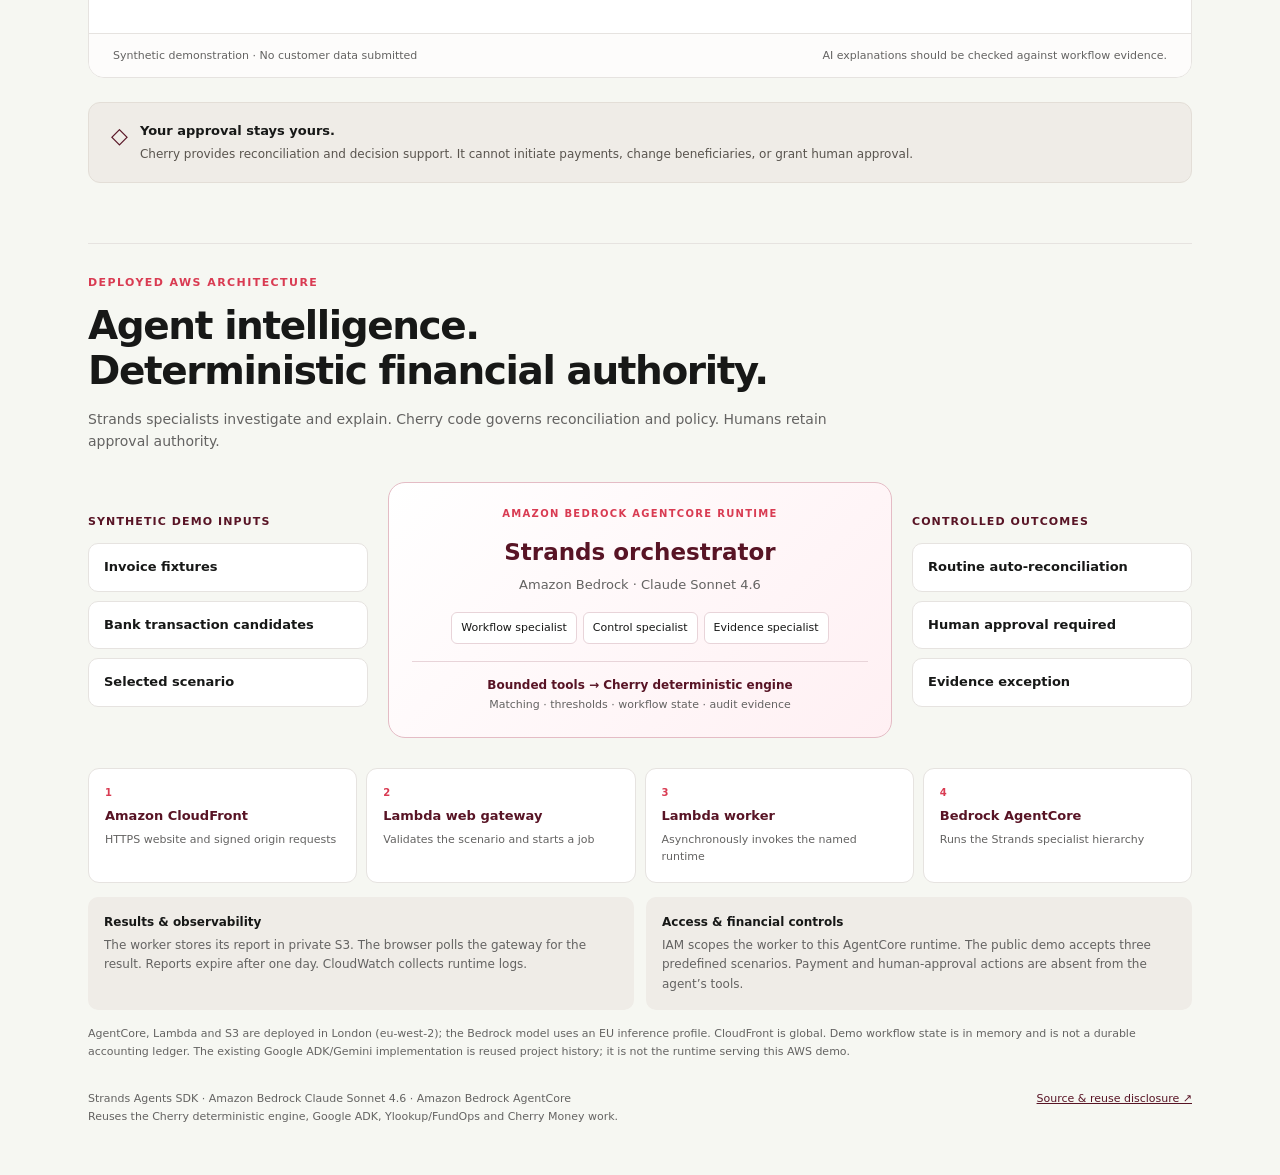
==== commit 2feebbe4: "Separate Google demo and restore dark AWS hero styling" ====
--- a/infra/aws/web/index.html
+++ b/infra/aws/web/index.html
@@ -39,13 +39,17 @@
 .hero-visual .mini-card-left{left:-1%;top:3%}.hero-visual .mini-card-right{right:-1%;bottom:7%}.motion-toggle{position:absolute;bottom:-16px;border:0;background:transparent;color:var(--muted);font-size:11px;text-decoration:underline;text-underline-offset:3px}.hero-visual.paused .orbit{animation-play-state:paused}@media(max-width:780px){.hero-visual{min-height:345px;max-width:390px;width:100%;margin:auto}.agent-orbit{width:320px;max-width:100%}.hero-visual .mini-card{padding:10px 12px;min-width:135px}.hero-visual .mini-card strong{font-size:15px}}@media(prefers-reduced-motion:reduce){.orbit{animation:none!important}.motion-toggle{display:none}}
 
 .architecture{margin-top:60px;padding-top:30px;border-top:1px solid var(--line);scroll-margin-top:25px}.architecture .arch-label{font-size:11px;font-weight:800;letter-spacing:.13em;color:var(--cherry);text-transform:uppercase}.architecture>h2{font-size:clamp(27px,3.5vw,39px);letter-spacing:-1.4px;line-height:1.15;margin:12px 0}.architecture>p{color:var(--muted);font-size:14px;max-width:760px}.arch-grid{display:grid;grid-template-columns:1fr 1.8fr 1fr;gap:20px;align-items:center;margin:30px 0}.arch-column>h3{font-size:11px;text-transform:uppercase;letter-spacing:.1em;color:var(--wine);margin:0 0 12px}.arch-item{background:white;border:1px solid var(--line);border-radius:10px;padding:13px 15px;margin-top:9px;font-size:13px;font-weight:600}.arch-center{padding:23px;border:1px solid #e4bcc5;background:linear-gradient(135deg,#fff,#fff0f3);border-radius:17px;text-align:center}.arch-center .arch-label{font-size:10px}.arch-center h3{font-size:23px;color:var(--wine);margin:12px 0 0}.arch-center .model{font-size:13px;color:var(--muted);margin:4px 0 16px}.specialists{display:flex;justify-content:center;flex-wrap:wrap;gap:6px}.specialists span{font-size:11px;border:1px solid #e8d4d9;border-radius:6px;background:#fff;padding:6px 9px}.engine{border-top:1px solid #e8d4d9;margin-top:17px;padding-top:14px;font-size:12px;color:var(--wine)}.engine strong{display:block}.engine span{font-size:11px;color:var(--muted)}.hosting-flow{display:grid;grid-template-columns:repeat(4,1fr);gap:9px;counter-reset:hosting}.hosting-node{background:#fff;border:1px solid var(--line);padding:16px;border-radius:11px;counter-increment:hosting;font-size:12px}.hosting-node:before{content:counter(hosting);display:block;font-size:10px;font-weight:700;color:var(--cherry);margin-bottom:5px}.hosting-node strong{display:block;color:var(--wine);font-size:13px}.hosting-node span{display:block;color:var(--muted);font-size:11px;margin-top:4px}.arch-notes{display:grid;grid-template-columns:1fr 1fr;gap:12px;margin-top:14px}.arch-note{font-size:12px;color:var(--muted);padding:16px;background:#efece7;border-radius:10px}.arch-note strong{display:block;color:var(--ink);margin-bottom:4px}.architecture .arch-disclosure{font-size:11px;max-width:none;line-height:1.7;margin:15px 0 0}@media(max-width:780px){.arch-grid{grid-template-columns:1fr}.hosting-flow{grid-template-columns:1fr 1fr}.arch-notes{grid-template-columns:1fr}.nav-right{gap:13px;font-size:11px}.arch-center{order:-1}}@media(max-width:380px){.hosting-flow{grid-template-columns:1fr}}
+
+/* Hero retains the original FinOps visual language; runtime labels describe this AWS deployment. */
+.topbar{background:#101421;color:#a8b3c4;border-bottom:1px solid #243042;font-size:10px}.nav-wrap{background:#090d15;border-color:#242b39}nav{max-width:1400px;padding:25px 48px}.brand{color:#f7f9fc;gap:14px}.brand svg{color:#f63b55;width:36px;height:36px}.brand-name{font-size:25px;font-weight:600;letter-spacing:-.8px;white-space:nowrap}.brand-name b{color:#f63b55}.nav-right{font-size:13px;gap:26px}.nav-right a{color:#a6b2c5;font-weight:500}.nav-right a:hover{color:#fff}.nav-right .live{color:#a6b2c5;border:1px solid #293142;border-radius:30px;padding:7px 11px;font-size:11px}.live .dot{color:#47d7a3}.hero-shell{color:#f7f9fc;background:radial-gradient(ellipse at 88% 42%,#4a15264d,transparent 60%),radial-gradient(ellipse at 5% 90%,#10223b5c,transparent 50%),#080c14;overflow:hidden;border-bottom:1px solid #243042}.hero{max-width:1400px;margin:auto;min-height:680px;grid-template-columns:1.1fr .9fr;gap:clamp(30px,5vw,80px);padding:74px 48px 65px}.hero .eyebrow{border:0;border-radius:0;background:none;color:#f63b55;font-size:12px;letter-spacing:.14em;padding:0;line-height:1.6}.hero h1{font-size:clamp(49px,6vw,86px);line-height:.99;letter-spacing:-.06em;margin:24px 0 29px;font-weight:800}.hero h1 span{display:block;color:#f63b55}.hero .intro{color:#b9c4d5;font-size:clamp(17px,1.8vw,22px);line-height:1.6;max-width:690px;margin-bottom:30px}.hero-actions{display:flex;gap:12px;flex-wrap:wrap;margin:28px 0 24px}.hero-button{display:inline-flex;justify-content:center;align-items:center;gap:9px;min-height:48px;padding:13px 19px;border:1px solid transparent;border-radius:11px;font-size:14px;font-weight:750;transition:transform .18s ease,background .18s ease}.hero-button:hover{transform:translateY(-2px)}.hero-primary{color:#fff;background:linear-gradient(135deg,#f63b55,#d71d3c);box-shadow:0 12px 32px #f63b5533}.hero-secondary{color:#f7f9fc;background:#151f30;border-color:#2a374b}.hero-secondary:hover{background:#1c293d}.trust-row{display:flex;gap:8px;flex-wrap:wrap}.trust-row span{color:#9eacc1;border:1px solid #273245;border-radius:25px;padding:6px 9px;font-size:10px;font-weight:650}.hero-disclosure{font-size:11px;color:#8997ad;margin-top:15px}.hero-visual{min-height:465px}.agent-orbit{width:min(430px,100%)}.orbit{border-color:#f63b5540}.orbit:before,.orbit:after{background:#f63b55;box-shadow:0 0 18px #f63b55}.agent-core{background:radial-gradient(circle at 35% 25%,#25334a,#0d1421 70%);border-color:#ffffff21;box-shadow:0 0 0 18px #f63b5509,0 30px 80px #0006}.agent-core span{color:#f63b55}.agent-core:before{border-color:#f63b5548}.agent-face,.agent-face:before{background:#d9e1ec}.agent-face i{background:#192132}.agent-face:after{background:#f63b55;box-shadow:0 0 14px #f63b55}.orbit-node{background:#101827;border-color:#2c3648;color:#ccd6e5;box-shadow:0 20px 50px #0003}.orbit-node.node-c{color:#47d7a3}.mini-card{background:#101827ed;border-color:#2b3446;box-shadow:0 20px 55px #0003;min-width:185px;padding:16px}.mini-card .mini-label{color:#9eacc1}.mini-card strong{color:#f7f9fc;font-size:21px}.mini-card .success-text{color:#47d7a3!important;font-size:18px}.mini-card small{color:#8c9bb1;font-size:11px}.hero-visual .mini-card-left{top:2%;left:-5%}.hero-visual .mini-card-right{bottom:5%;right:-3%}.motion-toggle{bottom:-19px;color:#9eacc1}.hero-button:disabled{transform:none;cursor:wait}main>.section-heading,main>section:first-child{margin-top:42px}
+@media(max-width:1050px) and (min-width:781px){.hero{gap:30px;padding:58px 30px;min-height:650px;grid-template-columns:1.12fr .88fr}.hero h1{font-size:60px}.hero-visual{min-height:400px}.mini-card{min-width:155px;padding:12px}.mini-card strong{font-size:18px}.mini-card .success-text{font-size:15px}.agent-core{width:130px;height:130px}.nav-right{gap:14px}nav{padding:24px 30px}.nav-right .live{display:none}}
+@media(max-width:780px){nav{padding:19px 20px}.nav-right{gap:14px;font-size:12px}.nav-right>a:last-child{display:none}.brand-name{font-size:22px}.brand svg{width:31px}.hero{grid-template-columns:1fr;padding:43px 24px 45px;gap:28px;min-height:0}.hero h1{font-size:clamp(48px,10vw,70px);max-width:660px}.hero .eyebrow{font-size:10px}.hero .intro{font-size:17px}.hero-visual{display:grid;min-height:370px;max-width:430px}.agent-orbit{width:min(360px,100%)}.hero-visual .mini-card-left{left:0;top:3%}.hero-visual .mini-card-right{right:0;bottom:5%}.hero-visual .mini-card{min-width:158px}.hero-actions{gap:10px}.hero-button{font-size:13px;padding:13px 14px}.hero-visual .mini-card strong{font-size:18px}.hero-visual .mini-card .success-text{font-size:15px}}
 </style>
 </head>
 <body>
 <div class="topbar">Agents for Humans · Professional Agents · Built with Amazon Bedrock AgentCore</div>
-<div class="nav-wrap"><nav><a class="brand" href="/" aria-label="Cherry Agent home"><svg viewBox="0 0 40 42" aria-hidden="true"><path fill="#9d2337" d="M20 25C5 25 2 13 3 4c12 1 21 8 17 21Z"/><path fill="#b82e44" d="M20 23C17 8 29 1 39 0c0 13-8 24-19 23Z"/><path stroke="#581425" stroke-width="2" fill="none" d="M20 40V22L10 12m10 10L31 9"/></svg><span class="brand-name">Cherry <small>AGENT · FINANCE OPS</small></span></a><div class="nav-right"><a href="#architecture">Architecture</a><span class="live"><i class="dot"></i>AWS hosted</span><a href="https://cherrymoney.co.uk/">Cherry Money ↗</a></div></nav></div>
-<main>
-<section class="hero"><div><div class="eyebrow"><span class="ai-icon">AI</span> Your finance team’s AI teammate</div><h1>Less finance admin.<br><span>More human control.</span></h1><p class="intro">Cherry checks the evidence, explains the decision, and shows what needs your attention. You stay in charge of approvals.</p><div class="hero-note"><span>✦</span> Live AI reasoning. Deterministic financial controls.</div></div><aside class="hero-visual" aria-label="Cherry connects documents, bank evidence, controls and audit records"><div class="agent-orbit" aria-hidden="true"><div class="orbit orbit-one"></div><div class="orbit orbit-two"></div><div class="agent-core"><div class="agent-face"><i></i><i></i></div><span>CHERRY</span></div><div class="orbit-node node-a">PDF</div><div class="orbit-node node-b">BANK</div><div class="orbit-node node-c">✓</div><div class="orbit-node node-d">AUDIT</div></div><div class="mini-card mini-card-left"><span class="mini-label">Connected evidence</span><strong>Invoice + bank</strong><small>Deterministic checks</small></div><div class="mini-card mini-card-right"><span class="mini-label">Human-governed AI</span><strong>Your approval.</strong><small>Your control.</small></div><button class="motion-toggle" id="motion-toggle" aria-pressed="false">Pause animation</button></aside></section>
+<div class="nav-wrap"><nav><a class="brand" href="/" aria-label="Cherry Agent home"><svg viewBox="0 0 44 44" aria-hidden="true"><path d="M22 28C22 14 17 6 7 7M22 25C23 12 29 4 38 3" fill="none" stroke="currentColor" stroke-width="3" stroke-linecap="round"/><path d="M26 12C28 5 34 2 41 3c-3 7-8 10-15 9" fill="currentColor"/><circle cx="13" cy="31" r="10" fill="currentColor"/><circle cx="34" cy="32" r="10" fill="currentColor"/></svg><span class="brand-name"><b>Cherry</b> Agent</span></a><div class="nav-right"><a href="#workspace">Workspace</a><a href="#architecture">Architecture</a><span class="live"><i class="dot"></i>AWS hosted</span><a href="https://cherrymoney.co.uk/">Cherry Money ↗</a></div></nav></div>
+<div class="hero-shell"><section class="hero"><div class="hero-copy"><div class="eyebrow">AGENTS FOR HUMANS · PROFESSIONAL AGENTS</div><h1>Finance operations that <span>finish the work.</span></h1><p class="intro">Bills and receipts become categorised, reconciled and audit-ready—automatically when controls permit, and with a human decision when they do not.</p><div class="hero-actions"><button class="hero-button hero-primary" data-scenario="autonomous"><span aria-hidden="true">▶</span> Run autonomous demo</button><button class="hero-button hero-secondary" data-scenario="approval">Test approval control</button></div><div class="trust-row"><span>Claude Sonnet 4.6</span><span>Strands Agents SDK</span><span>Amazon Bedrock AgentCore</span><span>No payment initiation</span></div><p class="hero-disclosure">Live AWS agent · Synthetic invoice and bank scenarios</p></div><aside class="hero-visual" aria-label="Animated Cherry agent connecting invoices, bank evidence and audit records"><div class="agent-orbit" aria-hidden="true"><div class="orbit orbit-one"></div><div class="orbit orbit-two"></div><div class="agent-core"><div class="agent-face"><i></i><i></i></div><span>CHERRY</span></div><div class="orbit-node node-a">PDF</div><div class="orbit-node node-b">BANK</div><div class="orbit-node node-c">✓</div><div class="orbit-node node-d">AUDIT</div></div><div class="mini-card mini-card-left"><span class="mini-label">Example invoice</span><strong>£2,450.00</strong><small>INV-98214 · Synthetic data</small></div><div class="mini-card mini-card-right"><span class="mini-label">Routine scenario</span><strong class="success-text">Auto-reconciliation</strong><small>When deterministic controls pass</small></div><button class="motion-toggle" id="motion-toggle" aria-pressed="false">Pause animation</button></aside></section></div><main>
 <section aria-labelledby="scenarios-title"><div class="section-heading"><div><h2 id="scenarios-title">Put Cherry to work</h2><p>Choose a scenario. Get a decision, its evidence, and the next step.</p></div><span class="demo-label">Synthetic data · Real agent</span></div><div class="cards"><article class="card"><span class="scenario-type routine">01 · Routine</span><h3>Match with confidence</h3><p>Check a clean invoice and bank match against deterministic reconciliation controls.</p><button class="run" data-scenario="autonomous">Run routine scenario <span aria-hidden="true">↗</span></button></article><article class="card"><span class="scenario-type approval">02 · Human approval</span><h3>Know when to stop</h3><p>Review a high-value match and see why a named human must approve the next step.</p><button class="run" data-scenario="approval">Run approval scenario <span aria-hidden="true">↗</span></button></article><article class="card"><span class="scenario-type exception">03 · Evidence exception</span><h3>Resolve the uncertainty</h3><p>Investigate conflicting evidence and find out what a reviewer needs to supply.</p><button class="run" data-scenario="exception">Run exception scenario <span aria-hidden="true">↗</span></button></article></div><p class="usage">Demo capacity: one new run per two-minute window across all visitors. Results can take a few minutes.</p></section>
 <section class="workspace" id="workspace" aria-labelledby="report-title"><div class="workspace-header"><div><h2 id="report-title">Cherry’s findings</h2><p id="status" role="status">Ready when you are</p></div><span class="state-pill" id="state-pill">Ready</span><button class="copy" id="copy" hidden>Copy report</button></div><div class="result" id="result" aria-live="polite"><div class="empty"><div class="empty-icon">✦</div><strong>A clear answer starts with the evidence.</strong><p>Run a scenario above. Cherry will return the decision, the checks behind it, and any action needed from you.</p></div></div><div class="report-footer"><span id="provenance">Synthetic demonstration · No customer data submitted</span><span>AI explanations should be checked against workflow evidence.</span></div></section>
 <div class="boundary"><span class="shield" aria-hidden="true">◇</span><div><strong>Your approval stays yours.</strong>Cherry provides reconciliation and decision support. It cannot initiate payments, change beneficiaries, or grant human approval.</div></div>
@@ -93,7 +97,8 @@
 function state(name,label){pill.dataset.state=name;pill.textContent=label}
 copy.onclick=async()=>{try{await navigator.clipboard.writeText(reportText);copy.textContent='Copied';setTimeout(()=>copy.textContent='Copy report',2000)}catch{statusEl.textContent='Select the report text to copy it.'}};
 buttons.forEach(button=>button.onclick=async()=>{
-  buttons.forEach(x=>{x.disabled=true;x.closest('.card').classList.toggle('selected',x===button)});copy.hidden=true;reportText='';
+  buttons.forEach(x=>{x.disabled=true;x.closest('.card')?.classList.toggle('selected',x.dataset.scenario===button.dataset.scenario)});copy.hidden=true;reportText='';
+  if(button.classList.contains('hero-button'))document.getElementById('workspace').scrollIntoView({behavior:matchMedia('(prefers-reduced-motion: reduce)').matches?'auto':'smooth',block:'start'});
   state('running','Running');const selected=labels[button.dataset.scenario];statusEl.textContent=selected+' · Starting';
   resultEl.replaceChildren();const loading=document.createElement('div');loading.className='loading';const spinner=document.createElement('span');spinner.className='spinner';spinner.setAttribute('aria-hidden','true');const message=document.createElement('strong');message.textContent='Cherry is checking the workflow';loading.append(spinner,message);const note=document.createElement('p');note.className='loading-note';note.textContent='Specialist agents are reviewing the outcome, controls and evidence. This can take a few minutes.';resultEl.append(loading,note);
   document.getElementById('workspace').setAttribute('aria-busy','true');const started=Date.now();let job;
